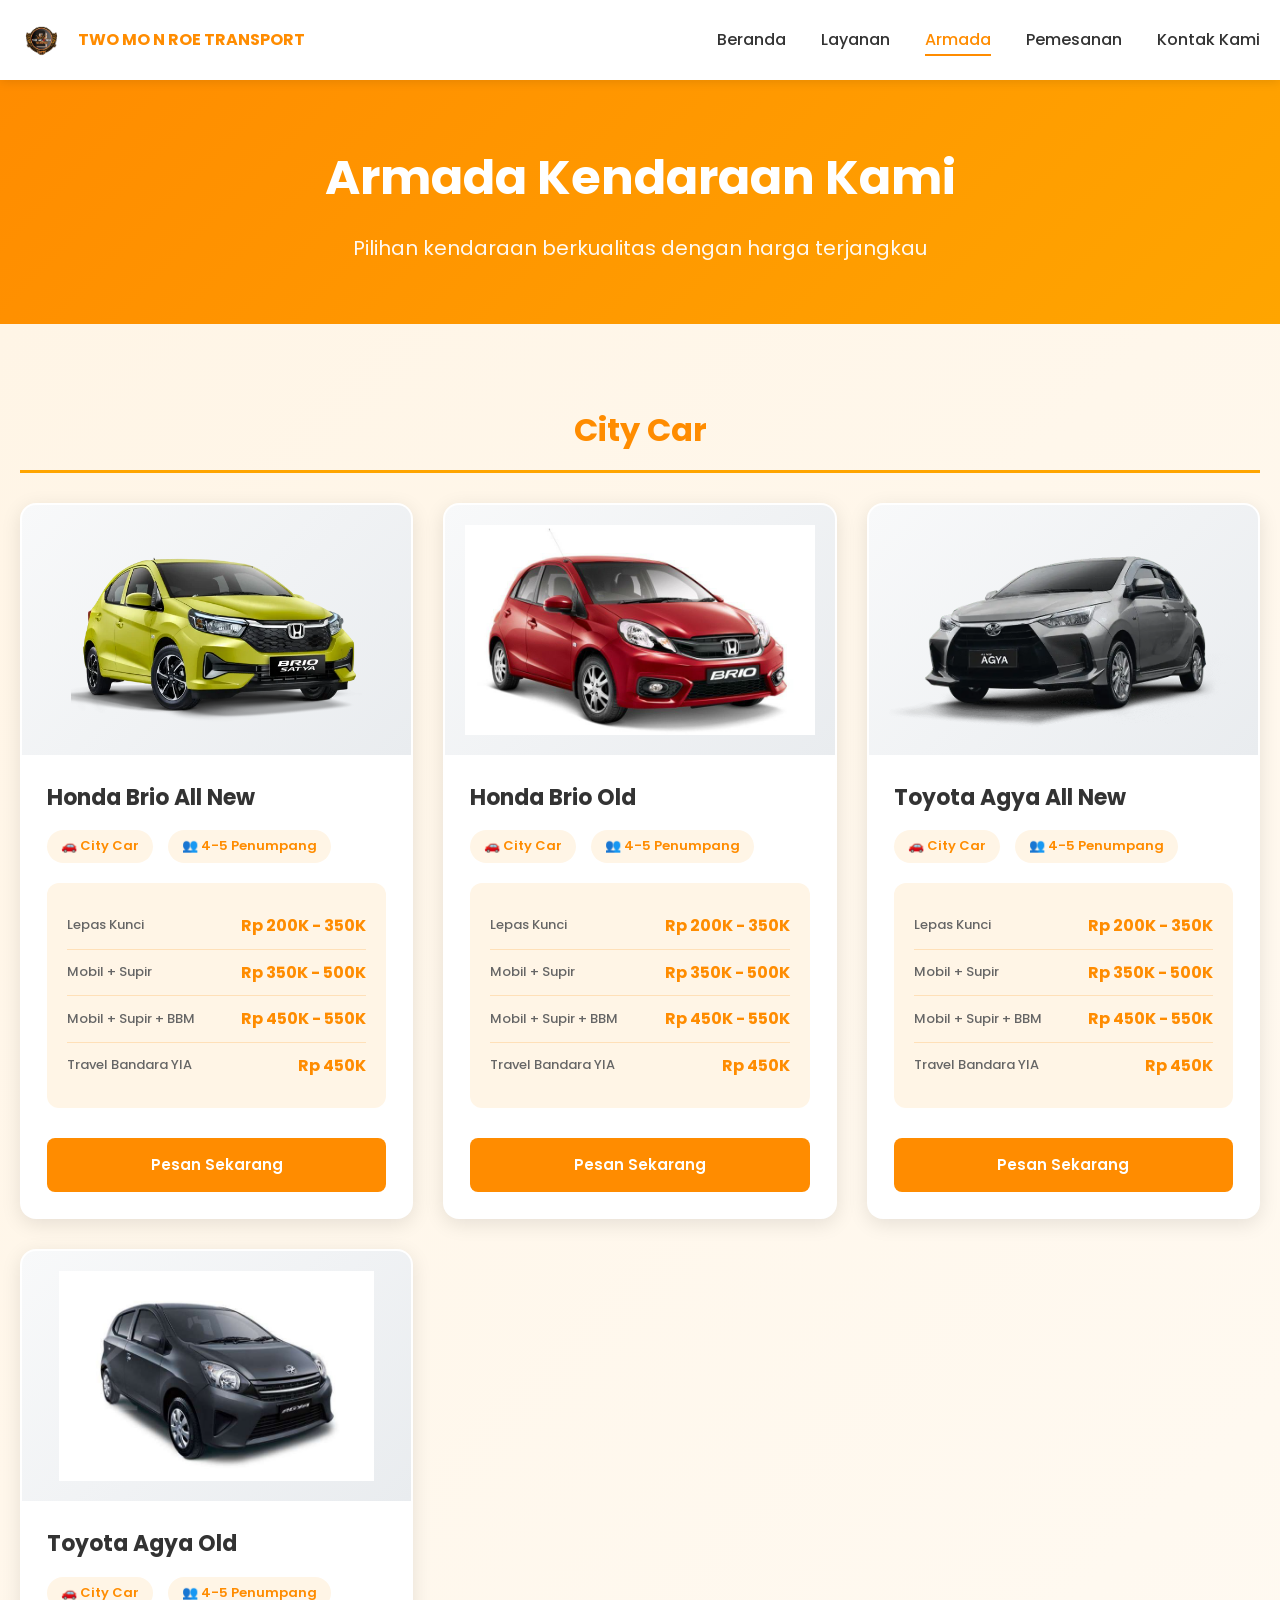
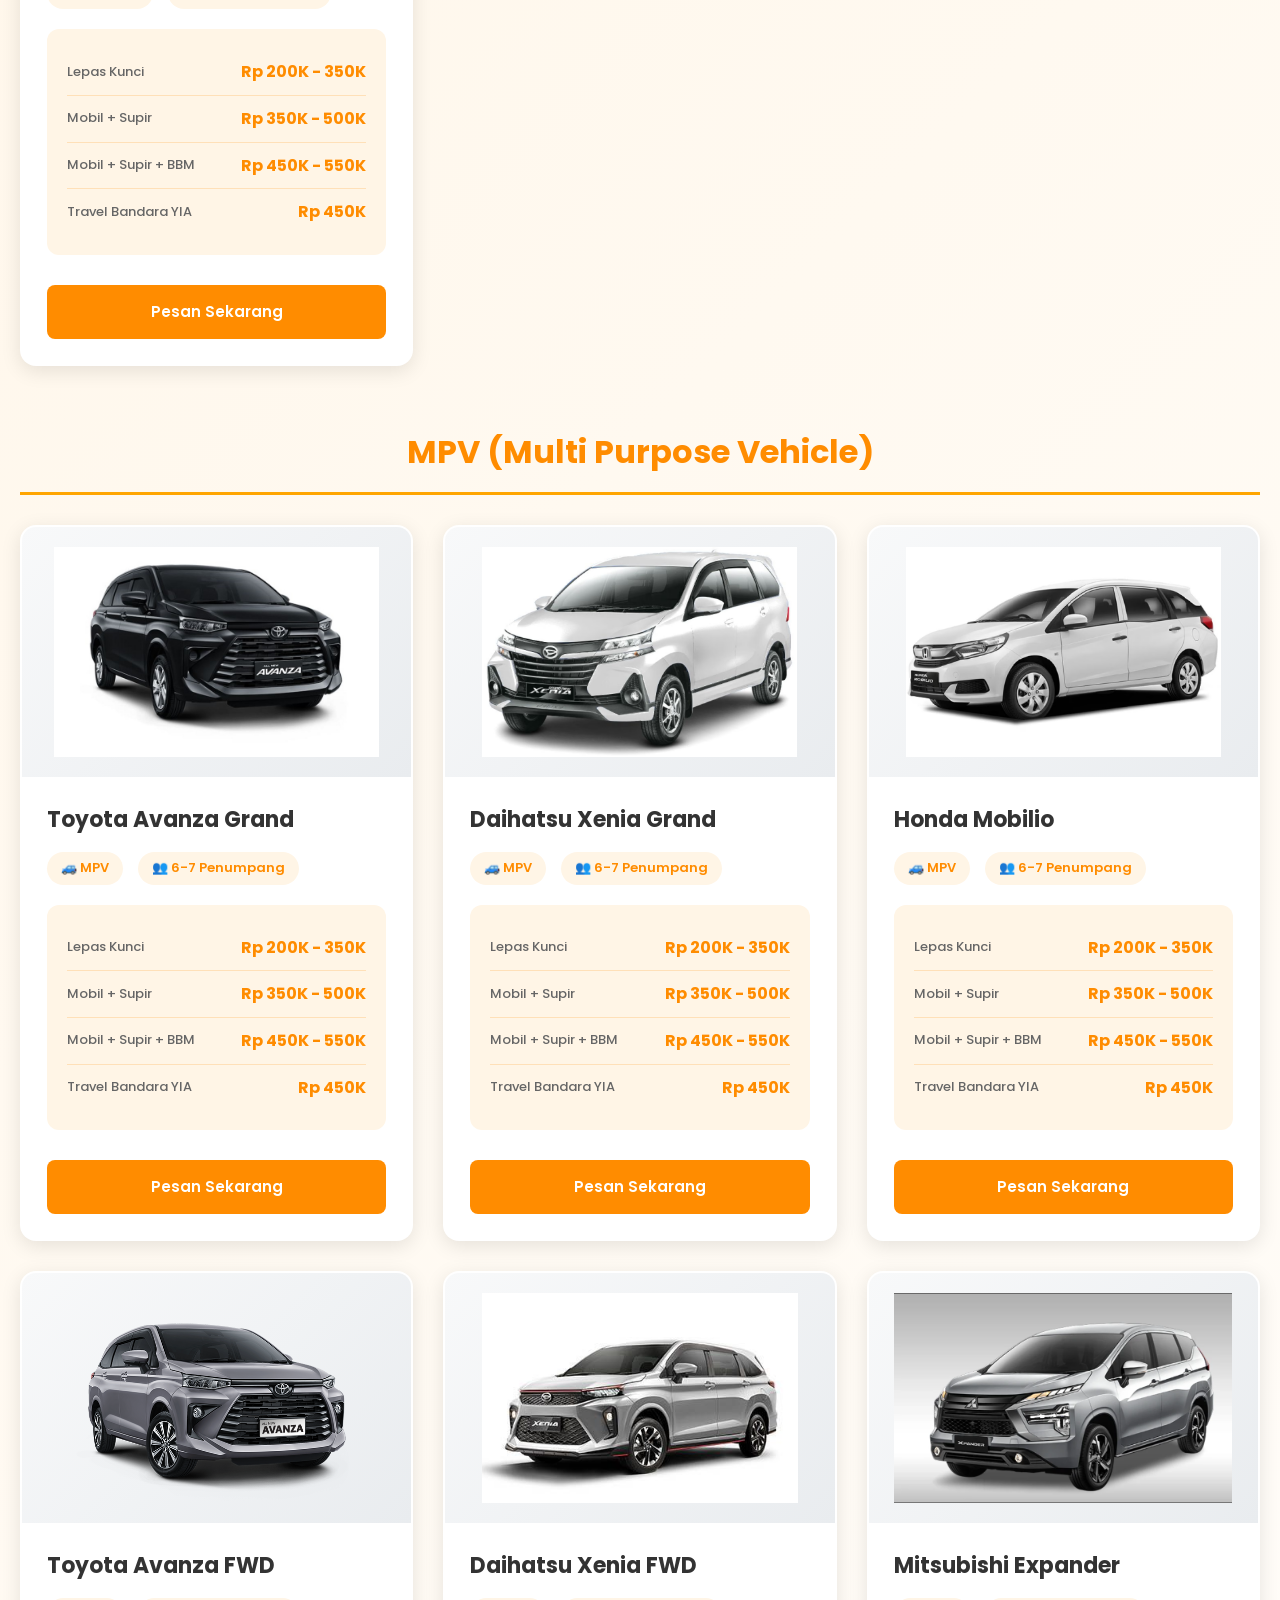
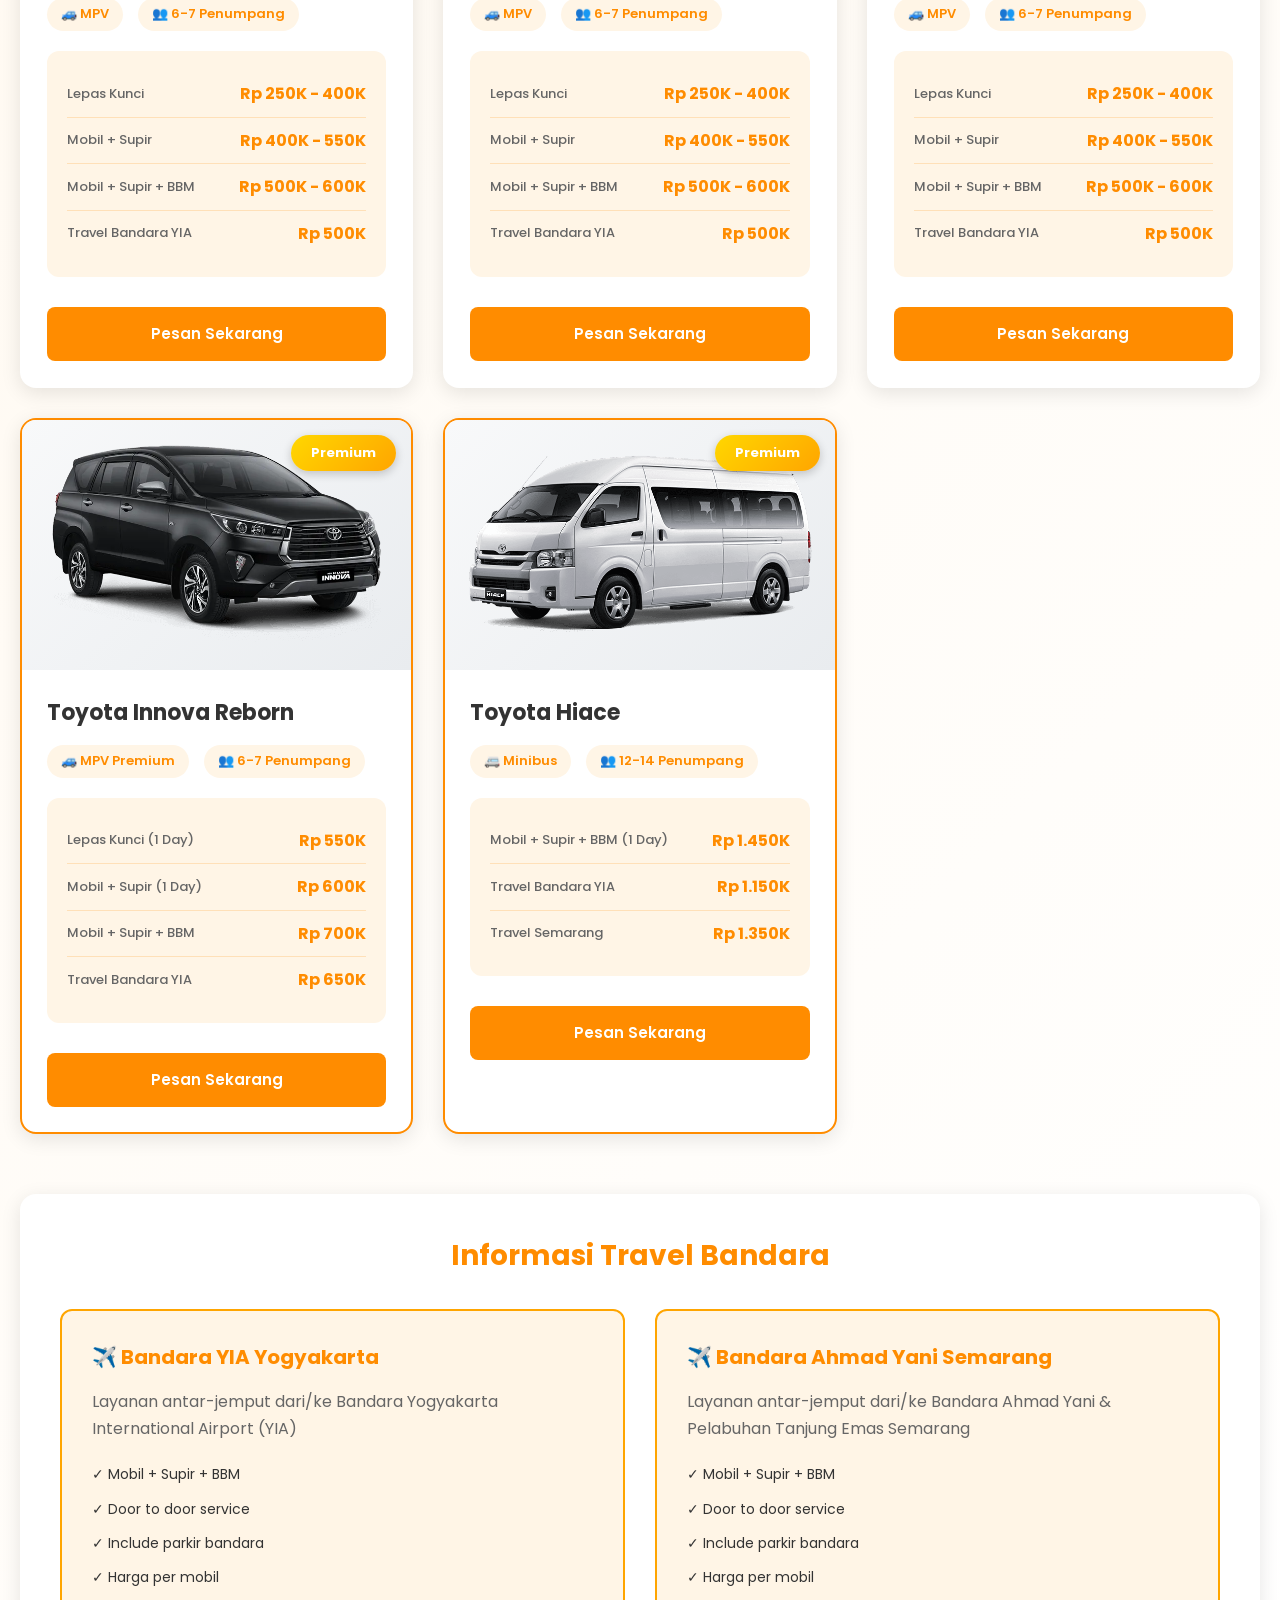
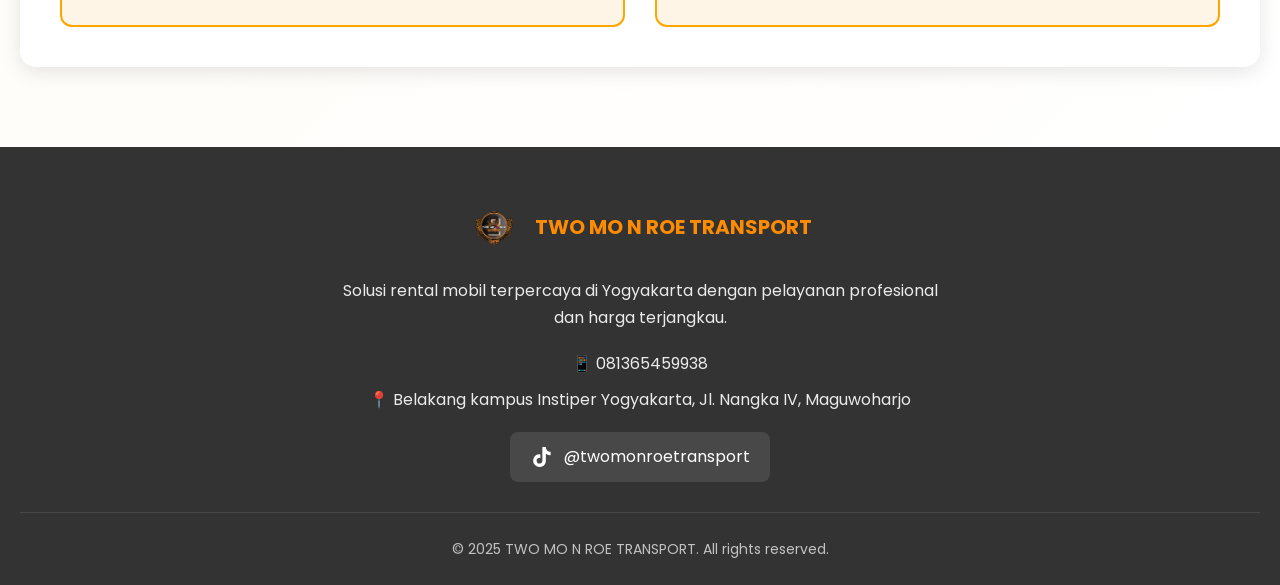
==== armada.html @ 68459d3a "git commit" ====
<!DOCTYPE html>
<html lang="id">
<head>
    <meta charset="UTF-8">
    <meta name="viewport" content="width=device-width, initial-scale=1.0">
    <meta name="description" content="Armada Kendaraan TWO MO N ROE TRANSPORT - City Car, MPV, Innova, Hiace untuk Rental di Yogyakarta">
    <link rel="icon" href="assets/logo.png" type="image/png">
    <title>Armada - TWO MO N ROE TRANSPORT</title>
    <link rel="stylesheet" href="./style.css">
    <link rel="preconnect" href="https://fonts.googleapis.com">
    <link rel="preconnect" href="https://fonts.gstatic.com" crossorigin>
    <link href="https://fonts.googleapis.com/css2?family=Poppins:wght@400;500;600;700;800&display=swap" rel="stylesheet">
</head>
<body>
    <!-- Navigation -->
    <nav class="navbar" id="navbar">
        <div class="container">
            <div class="nav-wrapper">
                <div class="logo">
                    <img src="assets/logo.png" alt="TWO MO N ROE TRANSPORT Logo">
                    <span>TWO MO N ROE TRANSPORT</span>
                </div>
                <button class="mobile-menu-toggle" id="mobileMenuToggle">
                    <span></span>
                    <span></span>
                    <span></span>
                </button>
                <ul class="nav-menu" id="navMenu">
                    <li><a href="index.html" class="nav-link">Beranda</a></li>
                    <li><a href="layanan.html" class="nav-link">Layanan</a></li>
                    <li><a href="armada.html" class="nav-link active">Armada</a></li>
                    <li><a href="pemesanan.html" class="nav-link">Pemesanan</a></li>
                    <li><a href="kontak.html" class="nav-link">Kontak Kami</a></li>
                </ul>
            </div>
        </div>
    </nav>

    <!-- Page Header -->
    <section class="page-header">
        <div class="container">
            <h1>Armada Kendaraan Kami</h1>
            <p>Pilihan kendaraan berkualitas dengan harga terjangkau</p>
        </div>
    </section>

    <!-- Armada Section -->
    <section class="armada">
        <div class="container">
            <!-- City Cars -->
            <div class="car-category">
                <h3 class="category-title">City Car</h3>
                <div class="cars-grid">
                    <!-- Honda Brio New -->
                    <div class="car-card" data-category="lepas-kunci mobil-supir mobil-supir-bbm travel">
                        <div class="car-image">
                            <img src="assets/brio-new.png" alt="Honda Brio All New">
                        </div>
                        <div class="car-info">
                            <h4>Honda Brio All New</h4>
                            <div class="car-specs">
                                <span>🚗 City Car</span>
                                <span>👥 4-5 Penumpang</span>
                            </div>
                            <div class="price-options">
                                <div class="price-item">
                                    <span class="service-type">Lepas Kunci</span>
                                    <span class="price">Rp 200K - 350K</span>
                                </div>
                                <div class="price-item">
                                    <span class="service-type">Mobil + Supir</span>
                                    <span class="price">Rp 350K - 500K</span>
                                </div>
                                <div class="price-item">
                                    <span class="service-type">Mobil + Supir + BBM</span>
                                    <span class="price">Rp 450K - 550K</span>
                                </div>
                                <div class="price-item">
                                    <span class="service-type">Travel Bandara YIA</span>
                                    <span class="price">Rp 450K</span>
                                </div>
                            </div>
                            <a href="https://wa.me/6281365459938?text=Halo%20TWO%20MO%20N%20ROE%20TRANSPORT,%20saya%20ingin%20memesan%20Honda%20Brio%20All%20New" 
                            class="btn btn-secondary" target="_blank">Pesan Sekarang</a>
                        </div>
                    </div>

                    <!-- Honda Brio Old -->
                    <div class="car-card" data-category="lepas-kunci mobil-supir mobil-supir-bbm travel">
                        <div class="car-image">
                            <img src="assets/brio-old.png" alt="Honda Brio Old">
                        </div>
                        <div class="car-info">
                            <h4>Honda Brio Old</h4>
                            <div class="car-specs">
                                <span>🚗 City Car</span>
                                <span>👥 4-5 Penumpang</span>
                            </div>
                            <div class="price-options">
                                <div class="price-item">
                                    <span class="service-type">Lepas Kunci</span>
                                    <span class="price">Rp 200K - 350K</span>
                                </div>
                                <div class="price-item">
                                    <span class="service-type">Mobil + Supir</span>
                                    <span class="price">Rp 350K - 500K</span>
                                </div>
                                <div class="price-item">
                                    <span class="service-type">Mobil + Supir + BBM</span>
                                    <span class="price">Rp 450K - 550K</span>
                                </div>
                                <div class="price-item">
                                    <span class="service-type">Travel Bandara YIA</span>
                                    <span class="price">Rp 450K</span>
                                </div>
                            </div>
                            <a href="https://wa.me/6281365459938?text=Halo%20TWO%20MO%20N%20ROE%20TRANSPORT,%20saya%20ingin%20memesan%20Honda%20Brio%20Old" class="btn btn-secondary" target="_blank">Pesan Sekarang</a>
                        </div>
                    </div>

                    <!-- Toyota Agya New -->
                    <div class="car-card" data-category="lepas-kunci mobil-supir mobil-supir-bbm travel">
                        <div class="car-image">
                            <img src="assets/agya-new.png" alt="Toyota Agya All New">
                        </div>
                        <div class="car-info">
                            <h4>Toyota Agya All New</h4>
                            <div class="car-specs">
                                <span>🚗 City Car</span>
                                <span>👥 4-5 Penumpang</span>
                            </div>
                            <div class="price-options">
                                <div class="price-item">
                                    <span class="service-type">Lepas Kunci</span>
                                    <span class="price">Rp 200K - 350K</span>
                                </div>
                                <div class="price-item">
                                    <span class="service-type">Mobil + Supir</span>
                                    <span class="price">Rp 350K - 500K</span>
                                </div>
                                <div class="price-item">
                                    <span class="service-type">Mobil + Supir + BBM</span>
                                    <span class="price">Rp 450K - 550K</span>
                                </div>
                                <div class="price-item">
                                    <span class="service-type">Travel Bandara YIA</span>
                                    <span class="price">Rp 450K</span>
                                </div>
                            </div>
                            <a href="https://wa.me/6281365459938?text=Halo%20TWO%20MO%20N%20ROE%20TRANSPORT,%20saya%20ingin%20memesan%20Toyota%20Agya%20All%20New" class="btn btn-secondary" target="_blank">Pesan Sekarang</a>
                        </div>
                    </div>

                    <!-- Toyota Agya Old -->
                    <div class="car-card" data-category="lepas-kunci mobil-supir mobil-supir-bbm travel">
                        <div class="car-image">
                            <img src="assets/agya-old.jpg" alt="Toyota Agya Old">
                        </div>
                        <div class="car-info">
                            <h4>Toyota Agya Old</h4>
                            <div class="car-specs">
                                <span>🚗 City Car</span>
                                <span>👥 4-5 Penumpang</span>
                            </div>
                            <div class="price-options">
                                <div class="price-item">
                                    <span class="service-type">Lepas Kunci</span>
                                    <span class="price">Rp 200K - 350K</span>
                                </div>
                                <div class="price-item">
                                    <span class="service-type">Mobil + Supir</span>
                                    <span class="price">Rp 350K - 500K</span>
                                </div>
                                <div class="price-item">
                                    <span class="service-type">Mobil + Supir + BBM</span>
                                    <span class="price">Rp 450K - 550K</span>
                                </div>
                                <div class="price-item">
                                    <span class="service-type">Travel Bandara YIA</span>
                                    <span class="price">Rp 450K</span>
                                </div>
                            </div>
                            <a href="https://wa.me/6281365459938?text=Halo%20TWO%20MO%20N%20ROE%20TRANSPORT,%20saya%20ingin%20memesan%20Toyota%20Agya%20Old" class="btn btn-secondary" target="_blank">Pesan Sekarang</a>
                        </div>
                    </div>
                </div>
            </div>

            <!-- MPV -->
            <div class="car-category">
                <h3 class="category-title">MPV (Multi Purpose Vehicle)</h3>
                <div class="cars-grid">
                    <!-- Avanza Grand -->
                    <div class="car-card" data-category="lepas-kunci mobil-supir mobil-supir-bbm travel">
                        <div class="car-image">
                            <img src="assets/avanza-grand.jpg" alt="Toyota Avanza Grand">
                        </div>
                        <div class="car-info">
                            <h4>Toyota Avanza Grand</h4>
                            <div class="car-specs">
                                <span>🚙 MPV</span>
                                <span>👥 6-7 Penumpang</span>
                            </div>
                            <div class="price-options">
                                <div class="price-item">
                                    <span class="service-type">Lepas Kunci</span>
                                    <span class="price">Rp 200K - 350K</span>
                                </div>
                                <div class="price-item">
                                    <span class="service-type">Mobil + Supir</span>
                                    <span class="price">Rp 350K - 500K</span>
                                </div>
                                <div class="price-item">
                                    <span class="service-type">Mobil + Supir + BBM</span>
                                    <span class="price">Rp 450K - 550K</span>
                                </div>
                                <div class="price-item">
                                    <span class="service-type">Travel Bandara YIA</span>
                                    <span class="price">Rp 450K</span>
                                </div>
                            </div>
                            <a href="https://wa.me/6281365459938?text=Halo%20TWO%20MO%20N%20ROE%20TRANSPORT,%20saya%20ingin%20memesan%20Toyota%20Avanza%20Grand" class="btn btn-secondary" target="_blank">Pesan Sekarang</a>
                        </div>
                    </div>

                    <!-- Xenia Grand -->
                    <div class="car-card" data-category="lepas-kunci mobil-supir mobil-supir-bbm travel">
                        <div class="car-image">
                            <img src="assets/xenia-grand.png" alt="Daihatsu Xenia Grand">
                        </div>
                        <div class="car-info">
                            <h4>Daihatsu Xenia Grand</h4>
                            <div class="car-specs">
                                <span>🚙 MPV</span>
                                <span>👥 6-7 Penumpang</span>
                            </div>
                            <div class="price-options">
                                <div class="price-item">
                                    <span class="service-type">Lepas Kunci</span>
                                    <span class="price">Rp 200K - 350K</span>
                                </div>
                                <div class="price-item">
                                    <span class="service-type">Mobil + Supir</span>
                                    <span class="price">Rp 350K - 500K</span>
                                </div>
                                <div class="price-item">
                                    <span class="service-type">Mobil + Supir + BBM</span>
                                    <span class="price">Rp 450K - 550K</span>
                                </div>
                                <div class="price-item">
                                    <span class="service-type">Travel Bandara YIA</span>
                                    <span class="price">Rp 450K</span>
                                </div>
                            </div>
                            <a href="https://wa.me/6281365459938?text=Halo%20TWO%20MO%20N%20ROE%20TRANSPORT,%20saya%20ingin%20memesan%20Daihatsu%20Xenia%20Grand" class="btn btn-secondary" target="_blank">Pesan Sekarang</a>
                        </div>
                    </div>

                    <!-- Mobilio -->
                    <div class="car-card" data-category="lepas-kunci mobil-supir mobil-supir-bbm travel">
                        <div class="car-image">
                            <img src="assets/mobilio.png" alt="Honda Mobilio">
                        </div>
                        <div class="car-info">
                            <h4>Honda Mobilio</h4>
                            <div class="car-specs">
                                <span>🚙 MPV</span>
                                <span>👥 6-7 Penumpang</span>
                            </div>
                            <div class="price-options">
                                <div class="price-item">
                                    <span class="service-type">Lepas Kunci</span>
                                    <span class="price">Rp 200K - 350K</span>
                                </div>
                                <div class="price-item">
                                    <span class="service-type">Mobil + Supir</span>
                                    <span class="price">Rp 350K - 500K</span>
                                </div>
                                <div class="price-item">
                                    <span class="service-type">Mobil + Supir + BBM</span>
                                    <span class="price">Rp 450K - 550K</span>
                                </div>
                                <div class="price-item">
                                    <span class="service-type">Travel Bandara YIA</span>
                                    <span class="price">Rp 450K</span>
                                </div>
                            </div>
                            <a href="https://wa.me/6281365459938?text=Halo%20TWO%20MO%20N%20ROE%20TRANSPORT,%20saya%20ingin%20memesan%20Honda%20Mobilio" class="btn btn-secondary" target="_blank">Pesan Sekarang</a>
                        </div>
                    </div>

                    <!-- Avanza FWD -->
                    <div class="car-card" data-category="lepas-kunci mobil-supir mobil-supir-bbm travel">
                        <div class="car-image">
                            <img src="assets/avanza-fwd.png" alt="Toyota Avanza FWD">
                        </div>
                        <div class="car-info">
                            <h4>Toyota Avanza FWD</h4>
                            <div class="car-specs">
                                <span>🚙 MPV</span>
                                <span>👥 6-7 Penumpang</span>
                            </div>
                            <div class="price-options">
                                <div class="price-item">
                                    <span class="service-type">Lepas Kunci</span>
                                    <span class="price">Rp 250K - 400K</span>
                                </div>
                                <div class="price-item">
                                    <span class="service-type">Mobil + Supir</span>
                                    <span class="price">Rp 400K - 550K</span>
                                </div>
                                <div class="price-item">
                                    <span class="service-type">Mobil + Supir + BBM</span>
                                    <span class="price">Rp 500K - 600K</span>
                                </div>
                                <div class="price-item">
                                    <span class="service-type">Travel Bandara YIA</span>
                                    <span class="price">Rp 500K</span>
                                </div>
                            </div>
                            <a href="https://wa.me/6281365459938?text=Halo%20TWO%20MO%20N%20ROE%20TRANSPORT,%20saya%20ingin%20memesan%20Toyota%20Avanza%20FWD" class="btn btn-secondary" target="_blank">Pesan Sekarang</a>
                        </div>
                    </div>

                    <!-- Xenia FWD -->
                    <div class="car-card" data-category="lepas-kunci mobil-supir mobil-supir-bbm travel">
                        <div class="car-image">
                            <img src="assets/xenia-fwd.jpg" alt="Daihatsu Xenia FWD">
                        </div>
                        <div class="car-info">
                            <h4>Daihatsu Xenia FWD</h4>
                            <div class="car-specs">
                                <span>🚙 MPV</span>
                                <span>👥 6-7 Penumpang</span>
                            </div>
                            <div class="price-options">
                                <div class="price-item">
                                    <span class="service-type">Lepas Kunci</span>
                                    <span class="price">Rp 250K - 400K</span>
                                </div>
                                <div class="price-item">
                                    <span class="service-type">Mobil + Supir</span>
                                    <span class="price">Rp 400K - 550K</span>
                                </div>
                                <div class="price-item">
                                    <span class="service-type">Mobil + Supir + BBM</span>
                                    <span class="price">Rp 500K - 600K</span>
                                </div>
                                <div class="price-item">
                                    <span class="service-type">Travel Bandara YIA</span>
                                    <span class="price">Rp 500K</span>
                                </div>
                            </div>
                            <a href="https://wa.me/6281365459938?text=Halo%20TWO%20MO%20N%20ROE%20TRANSPORT,%20saya%20ingin%20memesan%20Daihatsu%20Xenia%20FWD" class="btn btn-secondary" target="_blank">Pesan Sekarang</a>
                        </div>
                    </div>

                    <!-- Expander -->
                    <div class="car-card" data-category="lepas-kunci mobil-supir mobil-supir-bbm travel">
                        <div class="car-image">
                            <img src="assets/expander.png" alt="Mitsubishi Expander">
                        </div>
                        <div class="car-info">
                            <h4>Mitsubishi Expander</h4>
                            <div class="car-specs">
                                <span>🚙 MPV</span>
                                <span>👥 6-7 Penumpang</span>
                            </div>
                            <div class="price-options">
                                <div class="price-item">
                                    <span class="service-type">Lepas Kunci</span>
                                    <span class="price">Rp 250K - 400K</span>
                                </div>
                                <div class="price-item">
                                    <span class="service-type">Mobil + Supir</span>
                                    <span class="price">Rp 400K - 550K</span>
                                </div>
                                <div class="price-item">
                                    <span class="service-type">Mobil + Supir + BBM</span>
                                    <span class="price">Rp 500K - 600K</span>
                                </div>
                                <div class="price-item">
                                    <span class="service-type">Travel Bandara YIA</span>
                                    <span class="price">Rp 500K</span>
                                </div>
                            </div>
                            <a href="https://wa.me/6281365459938?text=Halo%20TWO%20MO%20N%20ROE%20TRANSPORT,%20saya%20ingin%20memesan%20Mitsubishi%20Expander" class="btn btn-secondary" target="_blank">Pesan Sekarang</a>
                        </div>
                    </div>

                    <!-- Innova Reborn -->
                    <div class="car-card featured-car" data-category="lepas-kunci mobil-supir mobil-supir-bbm travel">
                        <div class="premium-badge">Premium</div>
                        <div class="car-image">
                            <img src="assets/innova.png" alt="Toyota Innova Reborn">
                        </div>
                        <div class="car-info">
                            <h4>Toyota Innova Reborn</h4>
                            <div class="car-specs">
                                <span>🚙 MPV Premium</span>
                                <span>👥 6-7 Penumpang</span>
                            </div>
                            <div class="price-options">
                                <div class="price-item">
                                    <span class="service-type">Lepas Kunci (1 Day)</span>
                                    <span class="price">Rp 550K</span>
                                </div>
                                <div class="price-item">
                                    <span class="service-type">Mobil + Supir (1 Day)</span>
                                    <span class="price">Rp 600K</span>
                                </div>
                                <div class="price-item">
                                    <span class="service-type">Mobil + Supir + BBM</span>
                                    <span class="price">Rp 700K</span>
                                </div>
                                <div class="price-item">
                                    <span class="service-type">Travel Bandara YIA</span>
                                    <span class="price">Rp 650K</span>
                                </div>
                            </div>
                            <a href="https://wa.me/6281365459938?text=Halo%20TWO%20MO%20N%20ROE%20TRANSPORT,%20saya%20ingin%20memesan%20Toyota%20Innova%20Reborn" class="btn btn-secondary" target="_blank">Pesan Sekarang</a>
                        </div>
                    </div>

                    <!-- Hiace -->
                    <div class="car-card featured-car" data-category="mobil-supir-bbm travel">
                        <div class="premium-badge">Premium</div>
                        <div class="car-image">
                            <img src="assets/haice.png" alt="Toyota Hiace">
                        </div>
                        <div class="car-info">
                            <h4>Toyota Hiace</h4>
                            <div class="car-specs">
                                <span>🚐 Minibus</span>
                                <span>👥 12-14 Penumpang</span>
                            </div>
                            <div class="price-options">
                                <div class="price-item">
                                    <span class="service-type">Mobil + Supir + BBM (1 Day)</span>
                                    <span class="price">Rp 1.450K</span>
                                </div>
                                <div class="price-item">
                                    <span class="service-type">Travel Bandara YIA</span>
                                    <span class="price">Rp 1.150K</span>
                                </div>
                                <div class="price-item">
                                    <span class="service-type">Travel Semarang</span>
                                    <span class="price">Rp 1.350K</span>
                                </div>
                            </div>
                            <a href="https://wa.me/6281365459938?text=Halo%20TWO%20MO%20N%20ROE%20TRANSPORT,%20saya%20ingin%20memesan%20Toyota%20Hiace" class="btn btn-secondary" target="_blank">Pesan Sekarang</a>
                        </div>
                    </div>
                </div>
            </div>

            <!-- Travel Info -->
            <div class="travel-info">
                <h3 class="info-title">Informasi Travel Bandara</h3>
                <div class="travel-grid">
                    <div class="travel-card">
                        <h4>✈️ Bandara YIA Yogyakarta</h4>
                        <p>Layanan antar-jemput dari/ke Bandara Yogyakarta International Airport (YIA)</p>
                        <ul>
                            <li>✓ Mobil + Supir + BBM</li>
                            <li>✓ Door to door service</li>
                            <li>✓ Include parkir bandara</li>
                            <li>✓ Harga per mobil</li>
                        </ul>
                    </div>
                    <div class="travel-card">
                        <h4>✈️ Bandara Ahmad Yani Semarang</h4>
                        <p>Layanan antar-jemput dari/ke Bandara Ahmad Yani & Pelabuhan Tanjung Emas Semarang</p>
                        <ul>
                            <li>✓ Mobil + Supir + BBM</li>
                            <li>✓ Door to door service</li>
                            <li>✓ Include parkir bandara</li>
                            <li>✓ Harga per mobil</li>
                        </ul>
                    </div>
                </div>
            </div>
        </div>
    </section>

    <!-- Footer -->
    <footer class="footer">
        <div class="container">
            <div class="footer-content">
                <div class="footer-logo">
                    <img src="assets/logo.png" alt="TWO MO N ROE TRANSPORT Logo">
                    <p>TWO MO N ROE TRANSPORT</p>
                </div>
                <p class="footer-text">Solusi rental mobil terpercaya di Yogyakarta dengan pelayanan profesional dan harga terjangkau.</p>
                <div class="footer-contact">
                    <p>📱 081365459938</p>
                    <p>📍 Belakang kampus Instiper Yogyakarta, Jl. Nangka IV, Maguwoharjo</p>
                </div>
                <div class="social-links">
                    <a href="https://www.tiktok.com/@twomonroetransport" target="_blank" class="social-link">
                        <svg width="24" height="24" viewBox="0 0 24 24" fill="currentColor">
                            <path d="M19.59 6.69a4.83 4.83 0 0 1-3.77-4.25V2h-3.45v13.67a2.89 2.89 0 0 1-5.2 1.74 2.89 2.89 0 0 1 2.31-4.64 2.93 2.93 0 0 1 .88.13V9.4a6.84 6.84 0 0 0-1-.05A6.33 6.33 0 0 0 5 20.1a6.34 6.34 0 0 0 10.86-4.43v-7a8.16 8.16 0 0 0 4.77 1.52v-3.4a4.85 4.85 0 0 1-1-.1z"/>
                        </svg>
                        @twomonroetransport
                    </a>
                </div>
            </div>
            <div class="footer-bottom">
                <p>&copy; 2025 TWO MO N ROE TRANSPORT. All rights reserved.</p>
            </div>
        </div>
    </footer>

    <script src="script.js"></script>
</body>
</html>
---- style.css ----
* {
    margin: 0;
    padding: 0;
    box-sizing: border-box;
}

:root {
    --primary-orange: #FF8C00;
    --light-orange: #FFA500;
    --dark-orange: #E67E00;
    --bg-white: #FFFFFF;
    --text-dark: #333333;
    --text-gray: #666666;
    --light-bg: #FFE5CC;
    --lighter-bg: #FFF5E6;
    --shadow: rgba(0, 0, 0, 0.1);
    --shadow-hover: rgba(255, 140, 0, 0.2);
    --navbar-height: 80px;
}

body {
    font-family: 'Poppins', sans-serif;
    color: var(--text-dark);
    line-height: 1.6;
    overflow-x: hidden;
    padding-top: var(--navbar-height);
}

html {
    scroll-behavior: smooth;
}

.container {
    max-width: 1400px;
    margin: 0 auto;
    padding: 0 20px;
}

.text-center {
    text-align: center;
}

/* Navbar */
.navbar {
    position: fixed;
    top: 0;
    left: 0;
    right: 0;
    background: var(--bg-white);
    box-shadow: 0 2px 10px var(--shadow);
    z-index: 1000;
    transition: all 0.3s ease;
}

.nav-wrapper {
    display: flex;
    justify-content: space-between;
    align-items: center;
    height: 100%;
    padding: 15px 0;
}

.logo {
    display: flex;
    align-items: center;
    gap: 15px;
}

.logo img {
    height: 50px;
    width: auto;
}

.logo span {
    font-size: 16px;
    font-weight: 700;
    color: var(--primary-orange);
}

.nav-menu {
    display: flex;
    list-style: none;
    gap: 35px;
    margin: 0;
    padding: 0;
}

.nav-link {
    text-decoration: none;
    color: var(--text-dark);
    font-weight: 500;
    font-size: 16px;
    transition: color 0.3s ease;
    position: relative;
}

.nav-link:hover,
.nav-link.active {
    color: var(--primary-orange);
}

.nav-link::after {
    content: '';
    position: absolute;
    bottom: -5px;
    left: 0;
    width: 0;
    height: 2px;
    background: var(--primary-orange);
    transition: width 0.3s ease;
}

.nav-link:hover::after,
.nav-link.active::after {
    width: 100%;
}

.mobile-menu-toggle {
    display: none;
    flex-direction: column;
    gap: 5px;
    background: none;
    border: none;
    cursor: pointer;
    padding: 10px;
    z-index: 1001;
}

.mobile-menu-toggle span {
    width: 25px;
    height: 3px;
    background: var(--primary-orange);
    transition: all 0.3s ease;
    display: block;
}

/* Hero Section */
.hero {
    position: relative;
    height: 100vh;
    display: flex;
    align-items: center;
    justify-content: center;
    overflow: hidden;
    margin-top: calc(-1 * var(--navbar-height));
}

.hero-background {
    position: absolute;
    top: 0;
    left: 0;
    right: 0;
    bottom: 0;
    background-size: cover;
    background-position: center;
    background-attachment: fixed;
}

.hero-overlay {
    position: absolute;
    top: 0;
    left: 0;
    right: 0;
    bottom: 0;
    background: linear-gradient(135deg, rgba(255, 140, 0, 0.9) 0%, rgba(255, 165, 0, 0.85) 100%);
}

.hero-content {
    position: relative;
    z-index: 1;
    text-align: center;
    color: white;
    max-width: 900px;
    padding: 0 20px;
    margin-top: var(--navbar-height);
}

.hero-title {
    font-size: 48px;
    font-weight: 700;
    margin-bottom: 20px;
    text-shadow: 2px 2px 4px rgba(0, 0, 0, 0.3);
    line-height: 1.2;
}

.brand-name {
    display: block;
    font-size: 64px;
    margin-top: 15px;
    font-weight: 800;
}

.hero-subtitle {
    font-size: 26px;
    font-weight: 600;
    margin-bottom: 15px;
}

.hero-description {
    font-size: 18px;
    margin-bottom: 35px;
    opacity: 0.95;
}

.hero-buttons {
    display: flex;
    gap: 20px;
    justify-content: center;
    flex-wrap: wrap;
}

/* Page Header */
.page-header {
    padding: 60px 0 60px;
    background: linear-gradient(135deg, var(--primary-orange) 0%, var(--light-orange) 100%);
    color: white;
    text-align: center;
    margin-top: 0;
}

.page-header h1 {
    font-size: 48px;
    font-weight: 700;
    margin-bottom: 15px;
}

.page-header p {
    font-size: 20px;
    opacity: 0.95;
}

/* Buttons */
.btn {
    display: inline-block;
    padding: 15px 35px;
    text-decoration: none;
    border-radius: 8px;
    font-weight: 600;
    transition: all 0.3s ease;
    cursor: pointer;
    border: none;
    font-size: 15px;
    text-align: center;
}

.btn-primary {
    background: var(--bg-white);
    color: var(--primary-orange);
}

.btn-primary:hover {
    transform: translateY(-3px);
    box-shadow: 0 10px 25px rgba(0, 0, 0, 0.2);
}

.btn-secondary {
    background: var(--primary-orange);
    color: white;
    width: 100%;
    margin-top: 15px;
}

.btn-secondary:hover {
    background: var(--dark-orange);
    transform: translateY(-2px);
    box-shadow: 0 5px 15px var(--shadow-hover);
}

.btn-outline {
    background: transparent;
    color: white;
    border: 2px solid white;
}

.btn-outline:hover {
    background: white;
    color: var(--primary-orange);
    transform: translateY(-3px);
}

.btn-large {
    padding: 18px 50px;
    font-size: 18px;
}

.whatsapp-icon {
    font-size: 24px;
    margin-right: 10px;
}

/* Section Styles */
section {
    padding: 80px 0;
}

.section-title {
    text-align: center;
    font-size: 42px;
    font-weight: 700;
    color: var(--text-dark);
    margin-bottom: 15px;
}

.section-subtitle {
    text-align: center;
    font-size: 18px;
    color: var(--text-gray);
    margin-bottom: 50px;
}

/* Why Choose Us */
.why-choose {
    background: var(--lighter-bg);
}

.features-grid {
    display: grid;
    grid-template-columns: repeat(auto-fit, minmax(280px, 1fr));
    gap: 30px;
}

.feature-card {
    background: white;
    padding: 40px 30px;
    border-radius: 16px;
    box-shadow: 0 5px 20px var(--shadow);
    transition: all 0.3s ease;
    text-align: center;
}

.feature-card:hover {
    transform: translateY(-10px);
    box-shadow: 0 15px 40px var(--shadow-hover);
}

.feature-icon {
    font-size: 56px;
    margin-bottom: 20px;
}

.feature-card h3 {
    font-size: 22px;
    font-weight: 600;
    margin-bottom: 15px;
    color: var(--primary-orange);
}

.feature-card p {
    color: var(--text-gray);
    line-height: 1.7;
}

/* Services Preview - Clean Version without images */
.services-preview {
    background: white;
}

.services-grid-clean {
    display: grid;
    grid-template-columns: repeat(auto-fit, minmax(260px, 1fr));
    gap: 30px;
    margin-bottom: 20px;
}

.service-card-clean {
    background: white;
    border-radius: 16px;
    padding: 40px 30px;
    box-shadow: 0 5px 20px var(--shadow);
    transition: all 0.3s ease;
    position: relative;
    text-align: center;
    border: 2px solid transparent;
}

.service-card-clean:hover {
    transform: translateY(-10px);
    box-shadow: 0 15px 40px var(--shadow-hover);
    border-color: var(--primary-orange);
}

.service-card-clean.featured {
    border: 2px solid var(--primary-orange);
    background: linear-gradient(135deg, var(--lighter-bg) 0%, white 100%);
}

.service-icon-large {
    font-size: 80px;
    margin-bottom: 20px;
}

.service-card-clean h3 {
    font-size: 24px;
    font-weight: 600;
    margin-bottom: 15px;
    color: var(--text-dark);
}

.service-card-clean p {
    color: var(--text-gray);
    margin-bottom: 20px;
    line-height: 1.6;
}

.price-tag {
    font-size: 22px;
    font-weight: 700;
    color: var(--primary-orange);
    margin: 20px 0;
}

.badge {
    position: absolute;
    top: 20px;
    right: 20px;
    background: var(--primary-orange);
    color: white;
    padding: 6px 16px;
    border-radius: 20px;
    font-size: 12px;
    font-weight: 600;
    z-index: 10;
}

/* Old service grid styles for other pages */
.services-grid {
    display: grid;
    grid-template-columns: repeat(auto-fit, minmax(280px, 1fr));
    gap: 30px;
    margin-bottom: 20px;
}

.service-card {
    background: white;
    border-radius: 16px;
    overflow: hidden;
    box-shadow: 0 5px 20px var(--shadow);
    transition: all 0.3s ease;
    position: relative;
}

.service-card:hover {
    transform: translateY(-10px);
    box-shadow: 0 15px 40px var(--shadow-hover);
}

.service-card.featured {
    border: 2px solid var(--primary-orange);
}

.service-image {
    width: 100%;
    height: 200px;
    background-size: cover;
    background-position: center;
}

.service-content {
    padding: 30px;
    text-align: center;
}

.service-icon {
    font-size: 48px;
    margin-bottom: 15px;
}

.service-content h3 {
    font-size: 24px;
    font-weight: 600;
    margin-bottom: 10px;
    color: var(--text-dark);
}

.service-content p {
    color: var(--text-gray);
    margin-bottom: 15px;
}

/* Layanan Detail Page */
.layanan-detail {
    background: var(--lighter-bg);
}

.layanan-item {
    background: white;
    border-radius: 16px;
    padding: 40px;
    margin-bottom: 40px;
    box-shadow: 0 5px 20px var(--shadow);
    position: relative;
}

.layanan-item.featured-service {
    border: 3px solid var(--primary-orange);
}

.service-badge {
    position: absolute;
    top: 20px;
    right: 20px;
    background: var(--primary-orange);
    color: white;
    padding: 8px 20px;
    border-radius: 20px;
    font-size: 14px;
    font-weight: 600;
}

.layanan-header {
    display: flex;
    align-items: center;
    gap: 20px;
    margin-bottom: 30px;
    padding-bottom: 20px;
    border-bottom: 2px solid var(--lighter-bg);
}

.layanan-icon-large {
    font-size: 72px;
}

.layanan-header h2 {
    font-size: 36px;
    font-weight: 700;
    color: var(--primary-orange);
    margin-bottom: 5px;
}

.layanan-tagline {
    font-size: 18px;
    color: var(--text-gray);
}

.layanan-body {
    display: grid;
    grid-template-columns: 2fr 1fr;
    gap: 40px;
}

.layanan-description h3 {
    font-size: 24px;
    font-weight: 600;
    color: var(--text-dark);
    margin: 25px 0 15px;
}

.layanan-description p {
    color: var(--text-gray);
    line-height: 1.8;
    margin-bottom: 20px;
}

.benefit-list,
.requirement-list {
    list-style: none;
    margin: 15px 0;
}

.benefit-list li,
.requirement-list li {
    padding: 8px 0;
    color: var(--text-dark);
    font-size: 15px;
}

.pricing-card {
    background: var(--lighter-bg);
    padding: 30px;
    border-radius: 12px;
    position: sticky;
    top: 100px;
}

.pricing-card.featured-pricing {
    background: linear-gradient(135deg, var(--lighter-bg) 0%, white 100%);
    border: 2px solid var(--primary-orange);
}

.pricing-card h3 {
    font-size: 24px;
    font-weight: 700;
    color: var(--primary-orange);
    margin-bottom: 20px;
    text-align: center;
}

.price-list {
    margin-bottom: 20px;
}

.price-row {
    display: flex;
    justify-content: space-between;
    align-items: center;
    padding: 12px 0;
    border-bottom: 1px solid rgba(255, 140, 0, 0.2);
}

.price-row:last-child {
    border-bottom: none;
}

.service-type {
    font-size: 13px;
    color: var(--text-gray);
    font-weight: 500;
}

.price {
    font-size: 16px;
    font-weight: 700;
    color: var(--primary-orange);
}

/* Armada Section */
.armada {
    background: linear-gradient(135deg, var(--lighter-bg) 0%, white 100%);
}

/* Filter Tabs */
.filter-tabs {
    display: flex;
    justify-content: center;
    flex-wrap: wrap;
    gap: 15px;
    margin-bottom: 50px;
}

.filter-btn {
    padding: 12px 25px;
    background: white;
    border: 2px solid var(--light-orange);
    color: var(--primary-orange);
    border-radius: 25px;
    font-weight: 600;
    cursor: pointer;
    transition: all 0.3s ease;
    font-size: 14px;
}

.filter-btn:hover {
    background: var(--lighter-bg);
}

.filter-btn.active {
    background: var(--primary-orange);
    color: white;
}

/* Car Category */
.car-category {
    margin-bottom: 60px;
}

.category-title {
    font-size: 32px;
    font-weight: 700;
    color: var(--primary-orange);
    margin-bottom: 30px;
    text-align: center;
    padding-bottom: 15px;
    border-bottom: 3px solid var(--light-orange);
}

/* Cars Grid */
.cars-grid {
    display: grid;
    grid-template-columns: repeat(auto-fill, minmax(350px, 1fr));
    gap: 30px;
}

.car-card {
    background: white;
    border-radius: 16px;
    overflow: hidden;
    box-shadow: 0 5px 20px var(--shadow);
    transition: all 0.3s ease;
    border: 2px solid transparent;
    position: relative;
}

.car-card:hover {
    transform: translateY(-8px);
    box-shadow: 0 15px 40px var(--shadow-hover);
    border-color: var(--primary-orange);
}

.car-card.featured-car {
    border-color: var(--primary-orange);
}

.car-card.hidden {
    display: none;
}

.premium-badge {
    position: absolute;
    top: 15px;
    right: 15px;
    background: linear-gradient(135deg, #FFD700, #FFA500);
    color: white;
    padding: 8px 20px;
    border-radius: 20px;
    font-size: 13px;
    font-weight: 700;
    z-index: 10;
    box-shadow: 0 3px 10px rgba(0, 0, 0, 0.2);
}

.car-image {
    width: 100%;
    height: 250px;
    background: linear-gradient(135deg, #f8f9fa 0%, #e9ecef 100%);
    display: flex;
    align-items: center;
    justify-content: center;
    overflow: hidden;
    padding: 20px;
}

.car-image img {
    width: 100%;
    height: 100%;
    object-fit: contain;
    transition: transform 0.3s ease;
}

.car-card:hover .car-image img {
    transform: scale(1.05);
}

.car-info {
    padding: 25px;
}

.car-info h4 {
    font-size: 22px;
    font-weight: 700;
    color: var(--text-dark);
    margin-bottom: 15px;
}

.car-specs {
    display: flex;
    gap: 15px;
    margin-bottom: 20px;
    flex-wrap: wrap;
}

.car-specs span {
    background: var(--lighter-bg);
    padding: 6px 14px;
    border-radius: 20px;
    font-size: 13px;
    color: var(--primary-orange);
    font-weight: 600;
}

.price-options {
    background: var(--lighter-bg);
    padding: 20px;
    border-radius: 12px;
    margin-bottom: 15px;
}

.price-item {
    display: flex;
    justify-content: space-between;
    align-items: center;
    padding: 10px 0;
    border-bottom: 1px solid rgba(255, 140, 0, 0.2);
}

.price-item:last-child {
    border-bottom: none;
}

/* Travel Info */
.travel-info {
    margin-top: 60px;
    padding: 40px;
    background: white;
    border-radius: 16px;
    box-shadow: 0 5px 20px var(--shadow);
}

.info-title {
    font-size: 28px;
    font-weight: 700;
    color: var(--primary-orange);
    margin-bottom: 30px;
    text-align: center;
}

.travel-grid {
    display: grid;
    grid-template-columns: repeat(auto-fit, minmax(300px, 1fr));
    gap: 30px;
}

.travel-card {
    background: var(--lighter-bg);
    padding: 30px;
    border-radius: 12px;
    border: 2px solid var(--light-orange);
}

.travel-card h4 {
    font-size: 20px;
    font-weight: 700;
    color: var(--primary-orange);
    margin-bottom: 15px;
}

.travel-card p {
    color: var(--text-gray);
    margin-bottom: 15px;
    line-height: 1.7;
}

.travel-card ul {
    list-style: none;
}

.travel-card ul li {
    padding: 6px 0;
    color: var(--text-dark);
    font-size: 14px;
}

/* Booking Section */
.booking-section {
    background: var(--lighter-bg);
}

.booking-grid {
    display: grid;
    grid-template-columns: 1.5fr 1fr;
    gap: 40px;
}

.booking-steps h2 {
    font-size: 32px;
    font-weight: 700;
    color: var(--primary-orange);
    margin-bottom: 30px;
}

.step-list {
    margin-bottom: 40px;
}

.step-item {
    display: flex;
    gap: 20px;
    margin-bottom: 25px;
    background: white;
    padding: 25px;
    border-radius: 12px;
    box-shadow: 0 3px 15px var(--shadow);
    transition: all 0.3s ease;
}

.step-item:hover {
    transform: translateX(10px);
    box-shadow: 0 5px 20px var(--shadow-hover);
}

.step-number {
    width: 50px;
    height: 50px;
    background: var(--primary-orange);
    color: white;
    border-radius: 50%;
    display: flex;
    align-items: center;
    justify-content: center;
    font-size: 24px;
    font-weight: 700;
    flex-shrink: 0;
}

.step-content h3 {
    font-size: 20px;
    font-weight: 600;
    color: var(--text-dark);
    margin-bottom: 8px;
}

.step-content p {
    color: var(--text-gray);
    line-height: 1.6;
}

.info-box {
    background: white;
    padding: 30px;
    border-radius: 12px;
    box-shadow: 0 3px 15px var(--shadow);
    border-left: 4px solid var(--primary-orange);
}

.info-box h3 {
    font-size: 20px;
    font-weight: 600;
    color: var(--primary-orange);
    margin-bottom: 15px;
}

.info-box ul {
    list-style: none;
}

.info-box ul li {
    padding: 8px 0;
    color: var(--text-dark);
    position: relative;
    padding-left: 25px;
}

.info-box ul li::before {
    content: '✓';
    position: absolute;
    left: 0;
    color: var(--primary-orange);
    font-weight: 700;
}

.booking-contact {
    display: flex;
    flex-direction: column;
    gap: 30px;
}

.contact-card-main {
    background: white;
    padding: 40px;
    border-radius: 16px;
    box-shadow: 0 5px 20px var(--shadow);
    text-align: center;
}

.contact-icon {
    font-size: 64px;
    margin-bottom: 20px;
}

.contact-card-main h2 {
    font-size: 28px;
    font-weight: 700;
    color: var(--primary-orange);
    margin-bottom: 10px;
}

.contact-card-main > p {
    color: var(--text-gray);
    margin-bottom: 30px;
}

.contact-details {
    margin-bottom: 30px;
}

.contact-item {
    display: flex;
    align-items: center;
    gap: 15px;
    padding: 20px;
    background: var(--lighter-bg);
    border-radius: 12px;
    margin-bottom: 15px;
    text-align: left;
}

.contact-item .icon {
    font-size: 32px;
}

.contact-item h4 {
    font-size: 16px;
    font-weight: 600;
    color: var(--text-dark);
    margin-bottom: 5px;
}

.contact-item p {
    font-size: 14px;
    color: var(--text-gray);
}

.quick-links {
    margin-top: 20px;
    padding-top: 20px;
    border-top: 2px solid var(--lighter-bg);
}

.quick-links p {
    color: var(--text-gray);
    margin-bottom: 15px;
}

.promo-banner {
    background: linear-gradient(135deg, var(--primary-orange), var(--light-orange));
    color: white;
    padding: 30px;
    border-radius: 16px;
    text-align: center;
}

.promo-banner h3 {
    font-size: 24px;
    font-weight: 700;
    margin-bottom: 15px;
}

.promo-banner p {
    margin-bottom: 15px;
}

.promo-banner ul {
    list-style: none;
    margin: 20px 0;
    text-align: left;
}

.promo-banner ul li {
    padding: 8px 0;
    font-size: 15px;
}

.promo-note {
    font-size: 13px;
    opacity: 0.9;
    font-style: italic;
}

/* FAQ Section */
.faq-section {
    background: white;
}

.faq-grid {
    display: grid;
    grid-template-columns: repeat(auto-fit, minmax(350px, 1fr));
    gap: 30px;
}

.faq-item {
    background: var(--lighter-bg);
    padding: 30px;
    border-radius: 12px;
    border-left: 4px solid var(--primary-orange);
    transition: all 0.3s ease;
}

.faq-item:hover {
    transform: translateY(-5px);
    box-shadow: 0 10px 30px var(--shadow-hover);
}

.faq-item h3 {
    font-size: 18px;
    font-weight: 600;
    color: var(--primary-orange);
    margin-bottom: 12px;
}

.faq-item p {
    color: var(--text-gray);
    line-height: 1.7;
}

/* Contact Page */
.kontak {
    background: var(--bg-white);
}

.kontak-grid {
    display: grid;
    grid-template-columns: 1fr 1fr;
    gap: 40px;
}

.kontak-info {
    display: flex;
    flex-direction: column;
    gap: 25px;
}

.info-card {
    background: white;
    padding: 30px;
    border-radius: 12px;
    box-shadow: 0 5px 20px var(--shadow);
    transition: all 0.3s ease;
    border: 2px solid transparent;
}

.info-card:hover {
    transform: translateY(-5px);
    box-shadow: 0 10px 30px var(--shadow-hover);
    border-color: var(--primary-orange);
}

.info-card .icon {
    font-size: 40px;
    margin-bottom: 15px;
    display: block;
}

.info-card h4 {
    font-size: 20px;
    font-weight: 600;
    color: var(--primary-orange);
    margin-bottom: 10px;
}

.info-card p {
    color: var(--text-gray);
    line-height: 1.8;
}

.info-card .note {
    font-size: 14px;
    font-style: italic;
    margin-top: 10px;
}

.social-card {
    background: linear-gradient(135deg, var(--lighter-bg) 0%, white 100%);
}

.social-links-large {
    margin-top: 20px;
}

.social-button {
    display: flex;
    align-items: center;
    gap: 15px;
    padding: 20px;
    background: white;
    border: 2px solid var(--primary-orange);
    border-radius: 12px;
    text-decoration: none;
    color: var(--text-dark);
    transition: all 0.3s ease;
}

.social-button:hover {
    background: var(--primary-orange);
    color: white;
    transform: scale(1.05);
}

.social-button svg {
    flex-shrink: 0;
}

.social-label {
    display: block;
    font-size: 14px;
    color: var(--text-gray);
    font-weight: 500;
}

.social-button:hover .social-label {
    color: white;
}

.social-handle {
    display: block;
    font-size: 18px;
    font-weight: 600;
}

.map-container {
    border-radius: 12px;
    overflow: hidden;
    box-shadow: 0 5px 20px var(--shadow);
    height: 100%;
    min-height: 500px;
}

.map-container iframe {
    display: block;
}

/* Office Section */
.office-section {
    background: var(--lighter-bg);
}

.office-image-container {
    max-width: 900px;
    margin: 0 auto 30px;
    border-radius: 16px;
    overflow: hidden;
    box-shadow: 0 10px 40px var(--shadow);
}

.office-image-container img {
    width: 100%;
    height: auto;
    display: block;
}

.office-description {
    max-width: 800px;
    margin: 0 auto;
    text-align: center;
    color: var(--text-gray);
    line-height: 1.8;
    font-size: 16px;
}

.why-contact {
    background: white;
}

/* CTA Section */
.cta-section {
    background: linear-gradient(135deg, var(--primary-orange) 0%, var(--light-orange) 100%);
    color: white;
}

.cta-content {
    text-align: center;
    max-width: 900px;
    margin: 0 auto;
}

.cta-section .section-title,
.cta-section h2 {
    color: white;
}

.cta-section p {
    font-size: 18px;
    margin-bottom: 30px;
}

.cta-buttons {
    display: flex;
    gap: 20px;
    justify-content: center;
    flex-wrap: wrap;
}

/* Footer */
.footer {
    background: var(--text-dark);
    color: white;
    padding: 50px 0 25px;
}

.footer-content {
    text-align: center;
    margin-bottom: 30px;
}

.footer-logo {
    display: flex;
    align-items: center;
    justify-content: center;
    gap: 15px;
    margin-bottom: 20px;
}

.footer-logo img {
    height: 60px;
    width: auto;
}

.footer-logo p {
    font-size: 20px;
    font-weight: 700;
    color: var(--primary-orange);
}

.footer-text {
    max-width: 600px;
    margin: 0 auto 20px;
    opacity: 0.9;
    line-height: 1.7;
}

.footer-contact {
    margin-top: 20px;
}

.footer-contact p {
    margin: 10px 0;
    opacity: 0.9;
}

.social-links {
    margin-top: 20px;
    display: flex;
    justify-content: center;
    gap: 15px;
}

.social-link {
    display: flex;
    align-items: center;
    gap: 10px;
    padding: 12px 20px;
    background: rgba(255, 255, 255, 0.1);
    border-radius: 8px;
    text-decoration: none;
    color: white;
    transition: all 0.3s ease;
}

.social-link:hover {
    background: var(--primary-orange);
    transform: translateY(-3px);
}

.footer-bottom {
    text-align: center;
    padding-top: 25px;
    border-top: 1px solid rgba(255, 255, 255, 0.1);
}

.footer-bottom p {
    opacity: 0.7;
    font-size: 14px;
}

/* Animations */
@keyframes fadeInUp {
    from {
        opacity: 0;
        transform: translateY(30px);
    }
    to {
        opacity: 1;
        transform: translateY(0);
    }
}

.hero-content {
    animation: fadeInUp 1s ease;
}

/* Scrollbar Styling */
::-webkit-scrollbar {
    width: 12px;
}

::-webkit-scrollbar-track {
    background: #f1f1f1;
}

::-webkit-scrollbar-thumb {
    background: var(--primary-orange);
    border-radius: 6px;
}

::-webkit-scrollbar-thumb:hover {
    background: var(--dark-orange);
}

/* Responsive Design */
@media (max-width: 1024px) {
    .cars-grid {
        grid-template-columns: repeat(auto-fill, minmax(300px, 1fr));
    }
    
    .layanan-body {
        grid-template-columns: 1fr;
    }
    
    .pricing-card {
        position: relative;
        top: 0;
    }
    
    .booking-grid {
        grid-template-columns: 1fr;
    }
}

@media (max-width: 768px) {
    :root {
        --navbar-height: 70px;
    }
    
    body {
        padding-top: var(--navbar-height);
    }
    
    .mobile-menu-toggle {
        display: flex;
    }
    
    .nav-menu {
        position: fixed;
        top: var(--navbar-height);
        left: -100%;
        width: 100%;
        height: calc(100vh - var(--navbar-height));
        flex-direction: column;
        background: white;
        padding: 20px;
        box-shadow: 0 5px 20px var(--shadow);
        transition: left 0.3s ease;
        gap: 0;
        overflow-y: auto;
    }
    
    .nav-menu.active {
        left: 0;
    }
    
    .nav-menu li {
        padding: 15px 0;
        border-bottom: 1px solid #f0f0f0;
    }
    
    .hero {
        margin-top: calc(-1 * var(--navbar-height));
    }
    
    .hero-content {
        margin-top: var(--navbar-height);
        padding: 20px;
    }
    
    .hero-title {
        font-size: 28px;
    }
    
    .brand-name {
        font-size: 36px;
    }
    
    .hero-subtitle {
        font-size: 18px;
    }
    
    .hero-description {
        font-size: 16px;
    }
    
    .page-header {
        padding: 40px 0 40px;
    }
    
    .page-header h1 {
        font-size: 32px;
    }
    
    .page-header p {
        font-size: 16px;
    }
    
    .section-title {
        font-size: 28px;
    }
    
    .section-subtitle {
        font-size: 16px;
    }
    
    .kontak-grid {
        grid-template-columns: 1fr;
    }
    
    .cars-grid {
        grid-template-columns: 1fr;
    }
    
    .services-grid,
    .services-grid-clean {
        grid-template-columns: 1fr;
    }
    
    .features-grid {
        grid-template-columns: 1fr;
    }
    
    .logo span {
        font-size: 12px;
    }
    
    .logo img {
        height: 40px;
    }
    
    .filter-tabs {
        gap: 10px;
    }
    
    .filter-btn {
        padding: 10px 18px;
        font-size: 13px;
    }
    
    .layanan-header {
        flex-direction: column;
        text-align: center;
    }
    
    .layanan-header h2 {
        font-size: 28px;
    }
    
    .faq-grid {
        grid-template-columns: 1fr;
    }
    
    .hero-buttons {
        flex-direction: column;
    }
    
    .cta-buttons {
        flex-direction: column;
    }
}
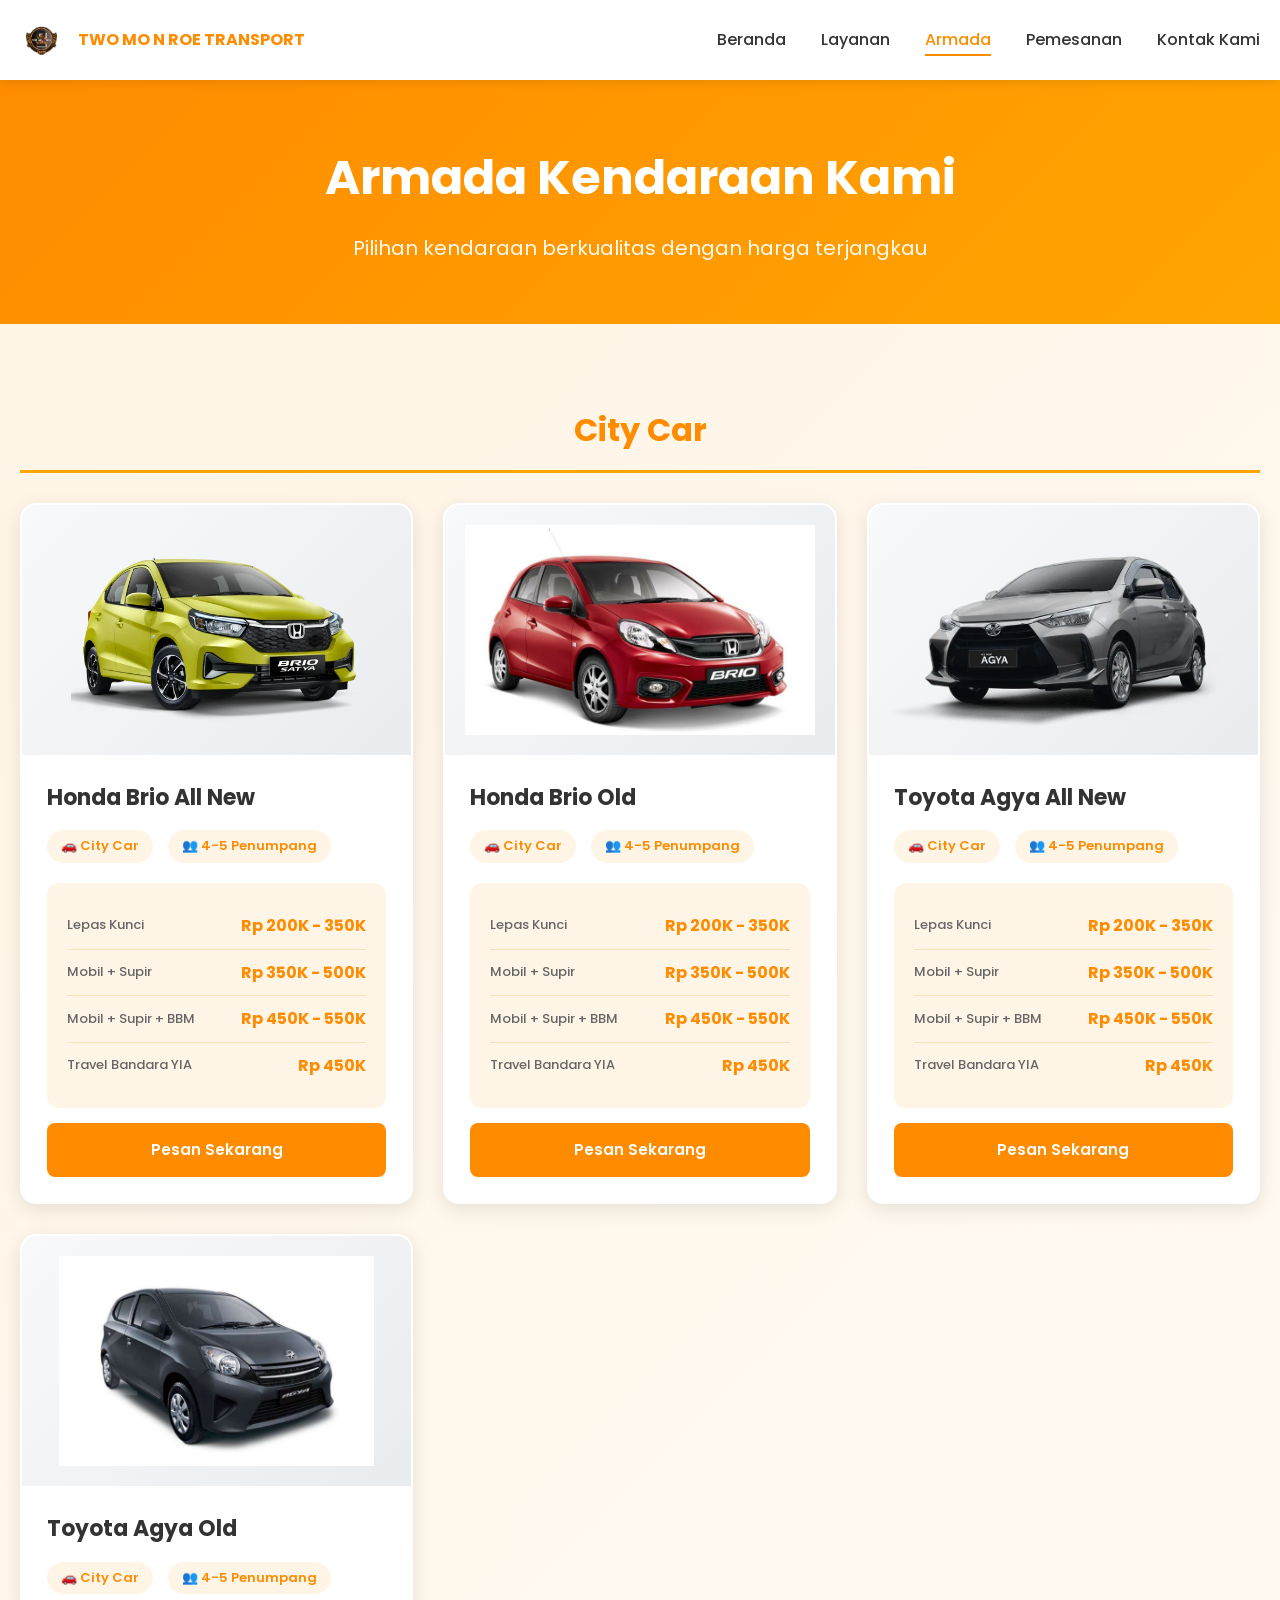
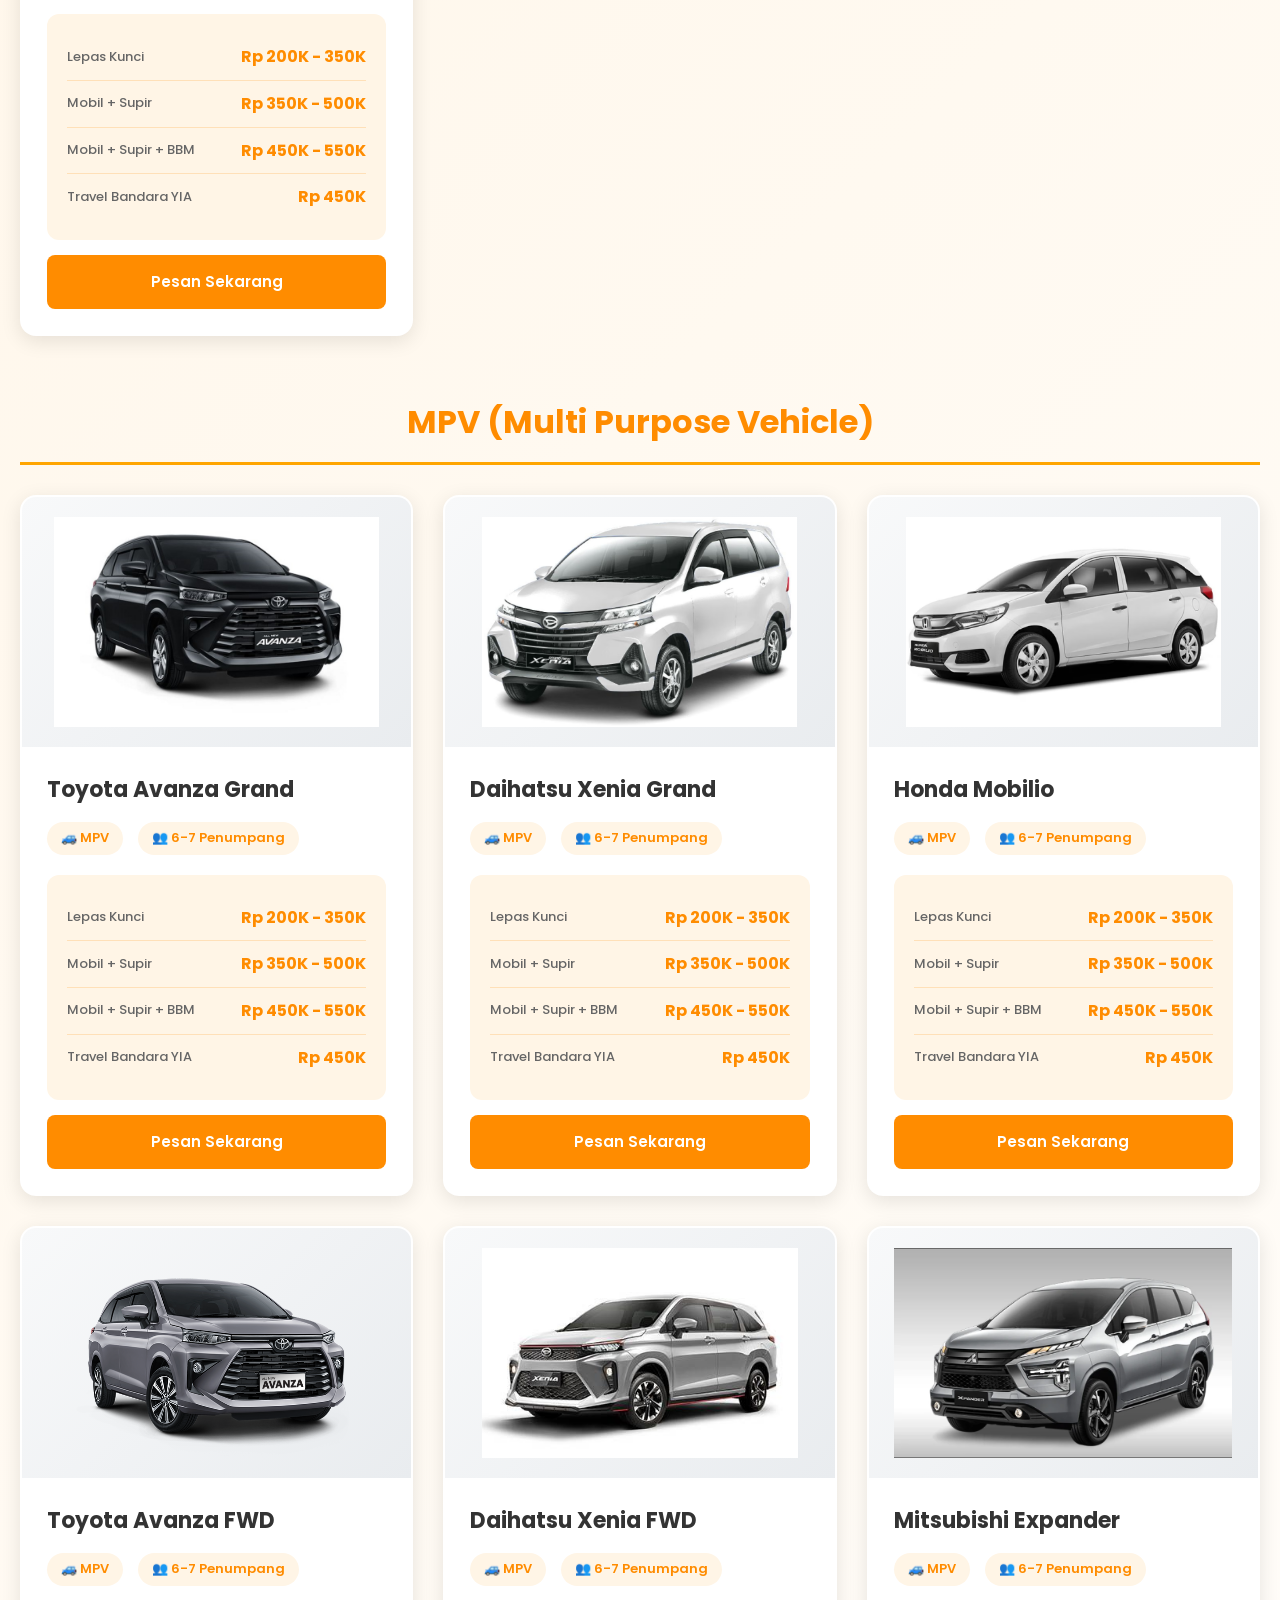
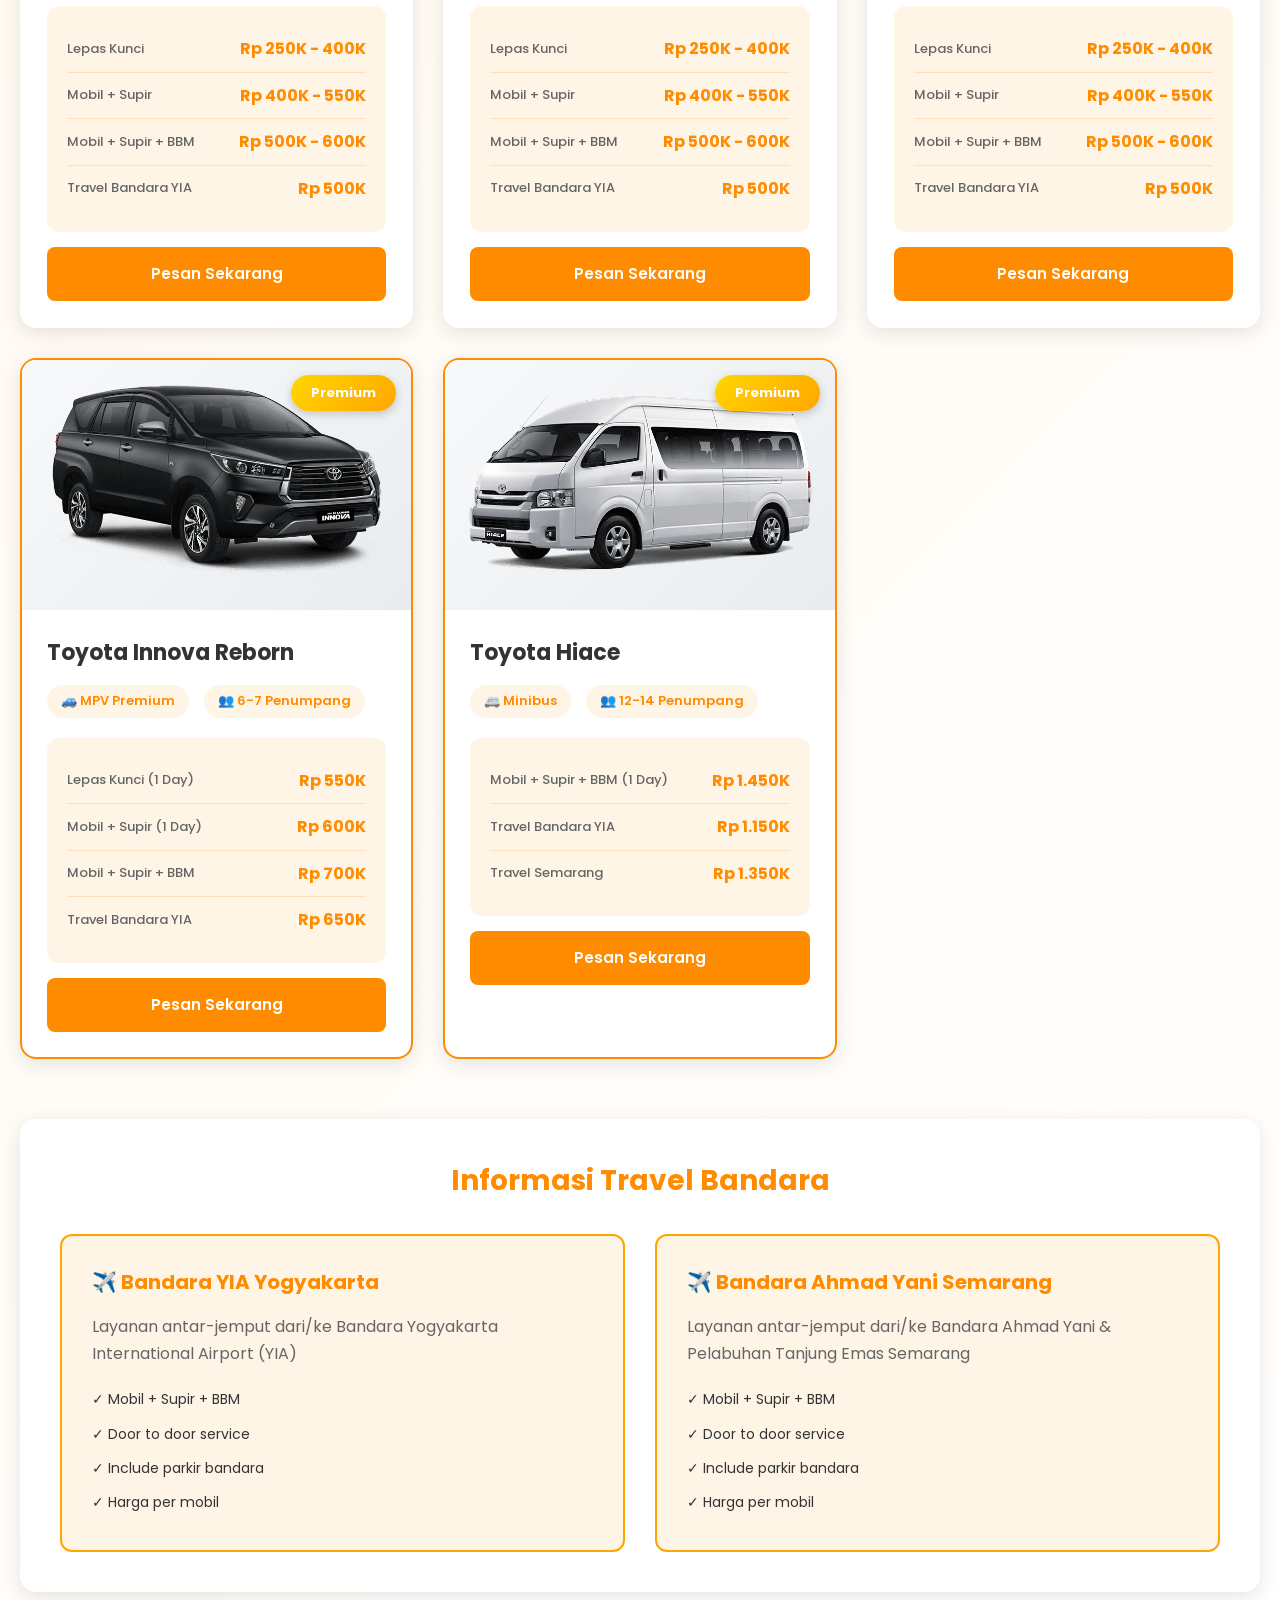
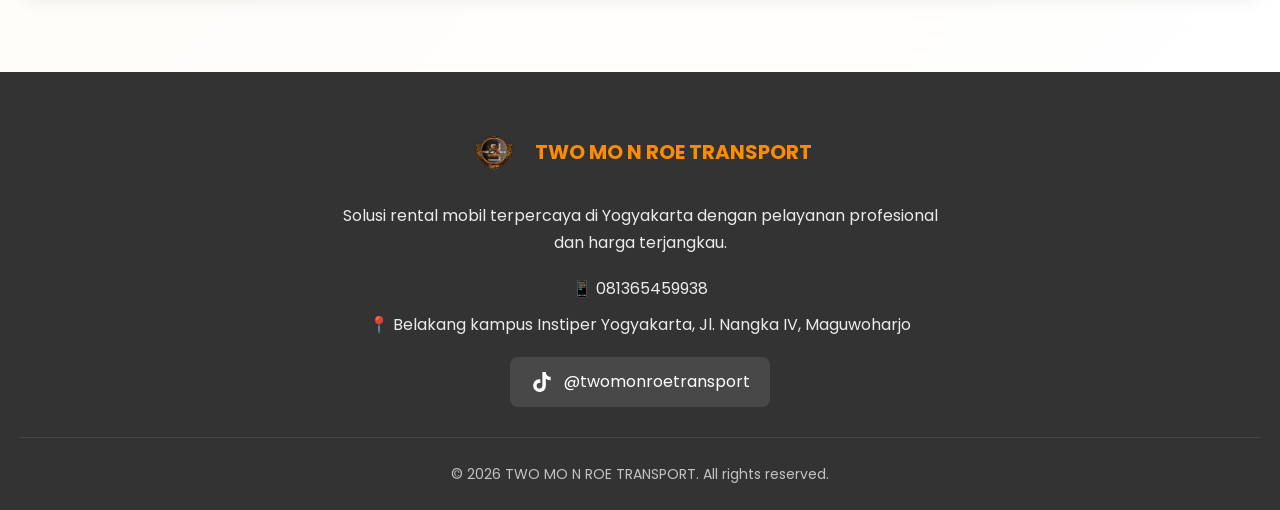
==== commit de647fcd: "fix: 2025 to 2026" ====
--- a/armada.html
+++ b/armada.html
@@ -506,7 +506,7 @@
                 </div>
             </div>
             <div class="footer-bottom">
-                <p>&copy; 2025 TWO MO N ROE TRANSPORT. All rights reserved.</p>
+                <p>&copy; 2026 TWO MO N ROE TRANSPORT. All rights reserved.</p>
             </div>
         </div>
     </footer>
--- a/style.css
+++ b/style.css
@@ -257,7 +257,7 @@
     background: var(--primary-orange);
     color: white;
     width: 100%;
-    margin-top: 15px;
+    margin-top: auto;
 }
 
 .btn-secondary:hover {
@@ -267,7 +267,7 @@
 }
 
 .btn-outline {
-    background: transparent;
+    background:#FF8C00;
     color: white;
     border: 2px solid white;
 }
@@ -366,6 +366,9 @@
     background: white;
     border-radius: 16px;
     padding: 40px 30px;
+    display: flex;
+    flex-direction: column;
+    height: 100%;
     box-shadow: 0 5px 20px var(--shadow);
     transition: all 0.3s ease;
     position: relative;
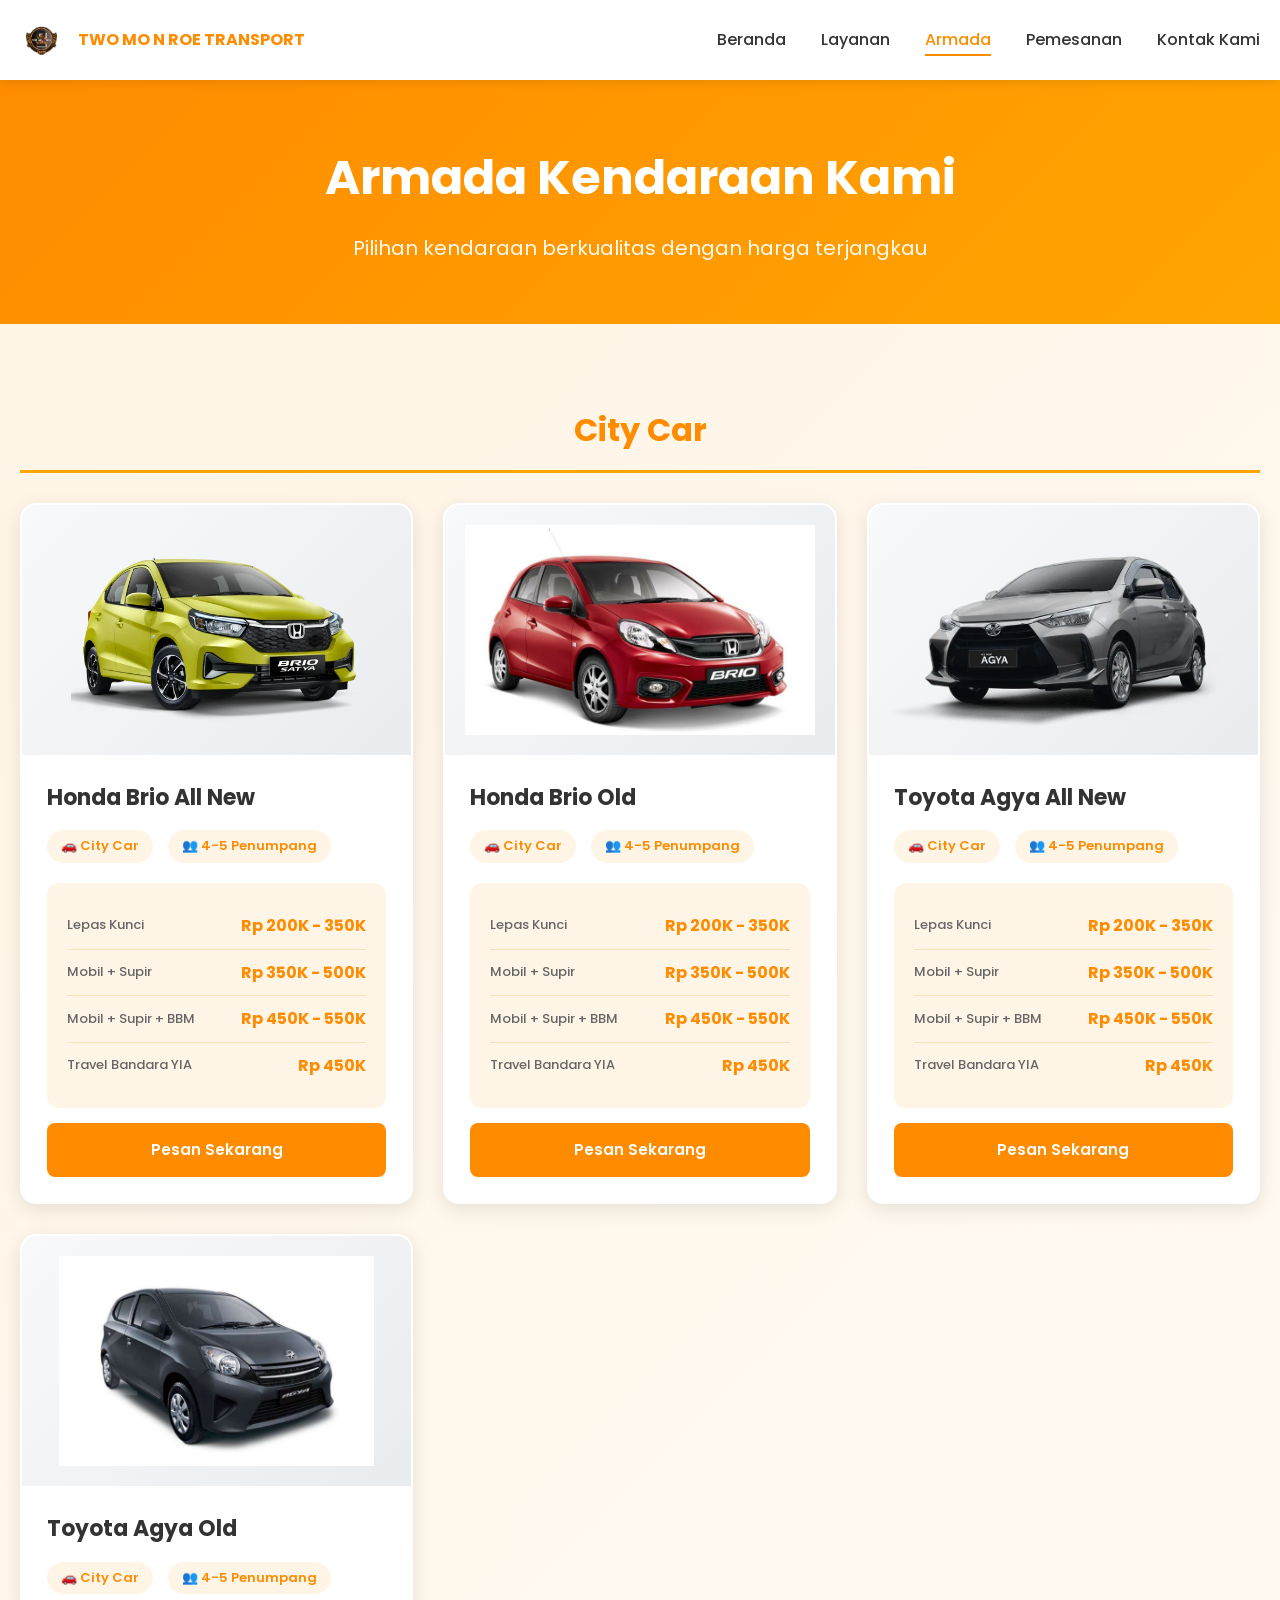
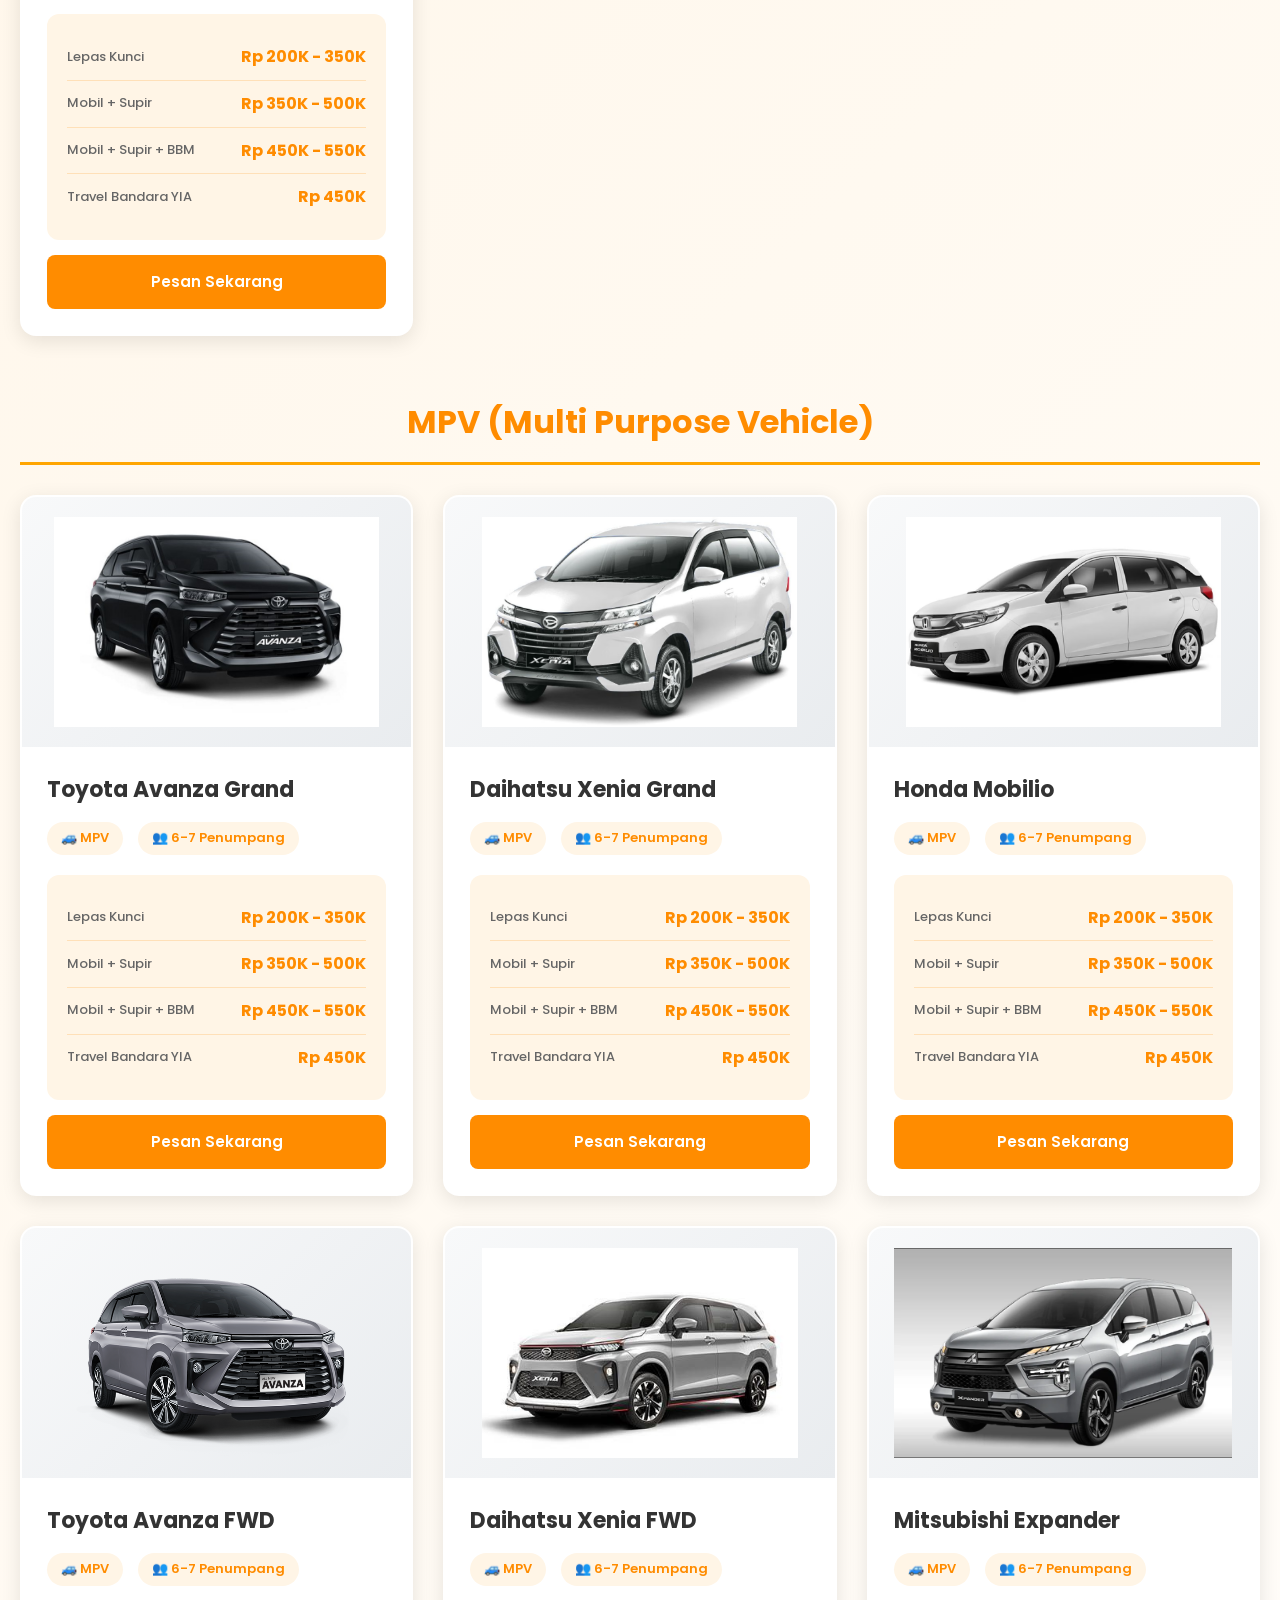
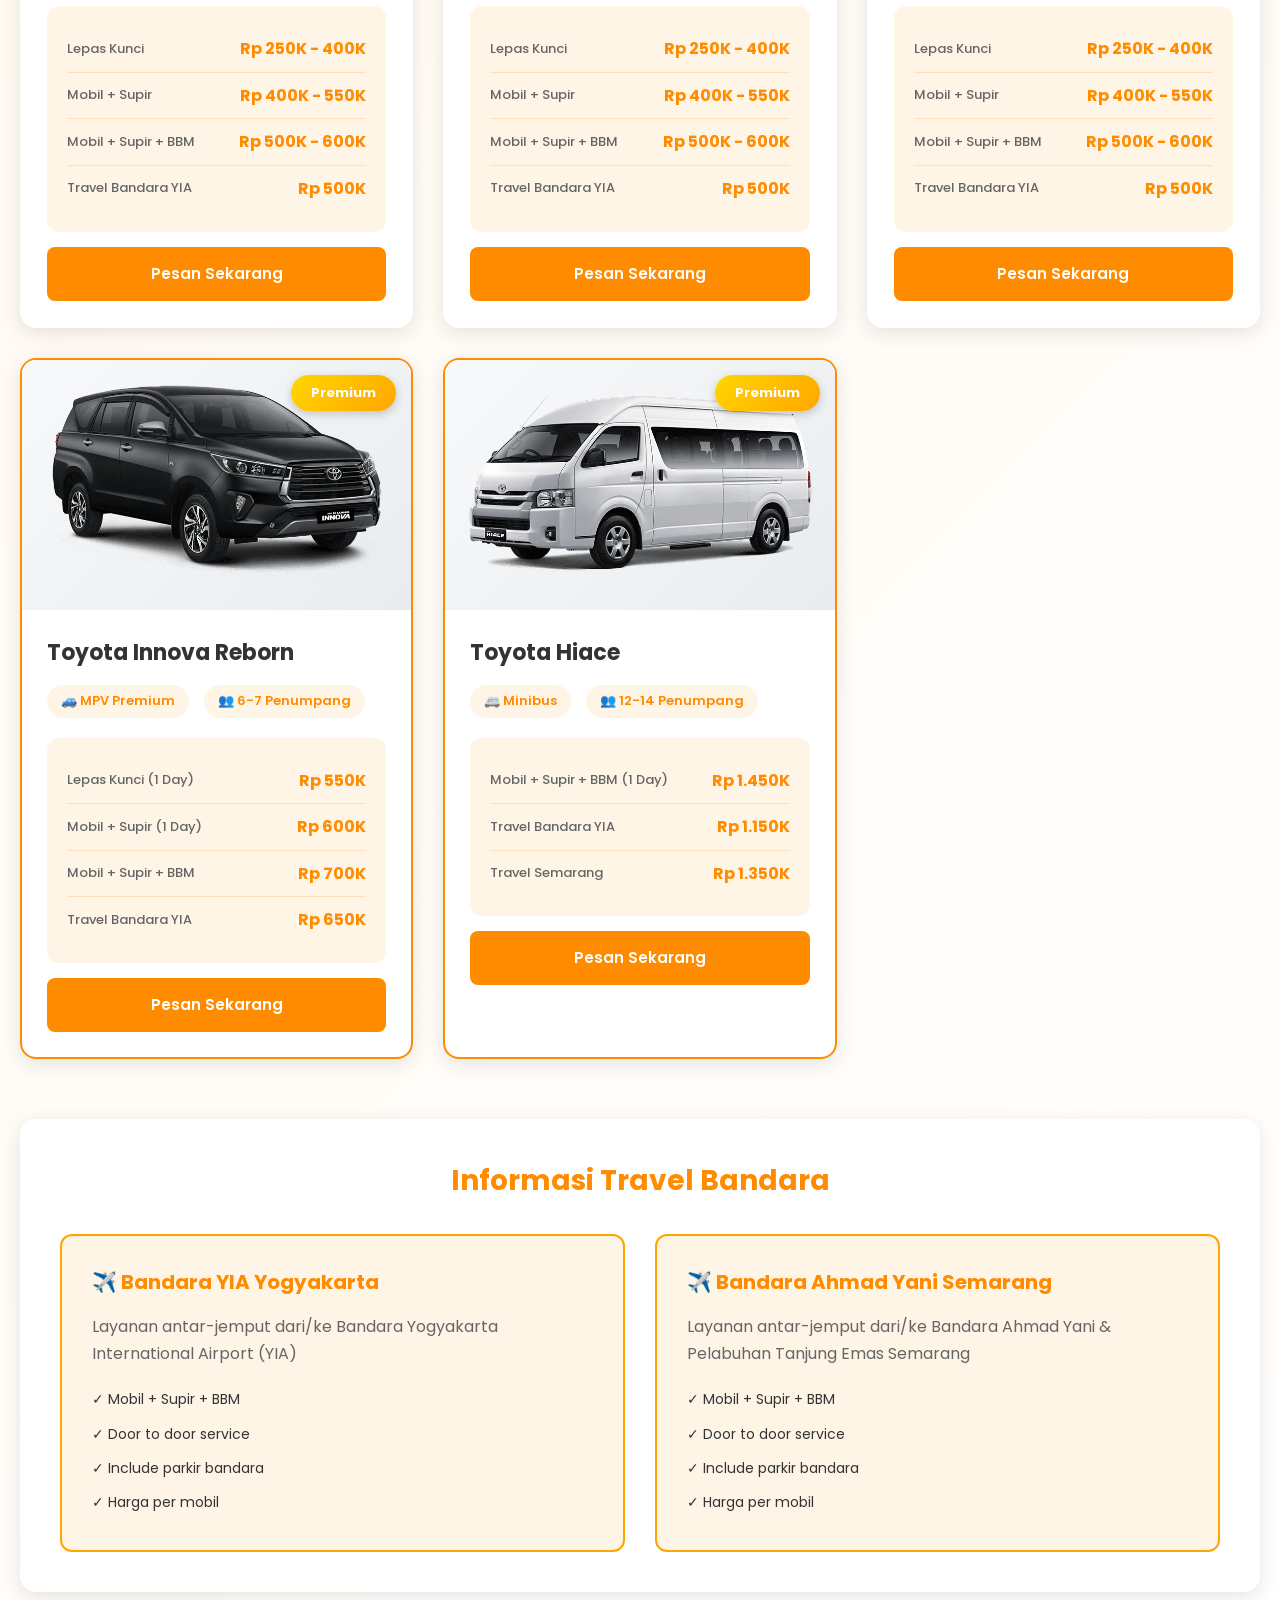
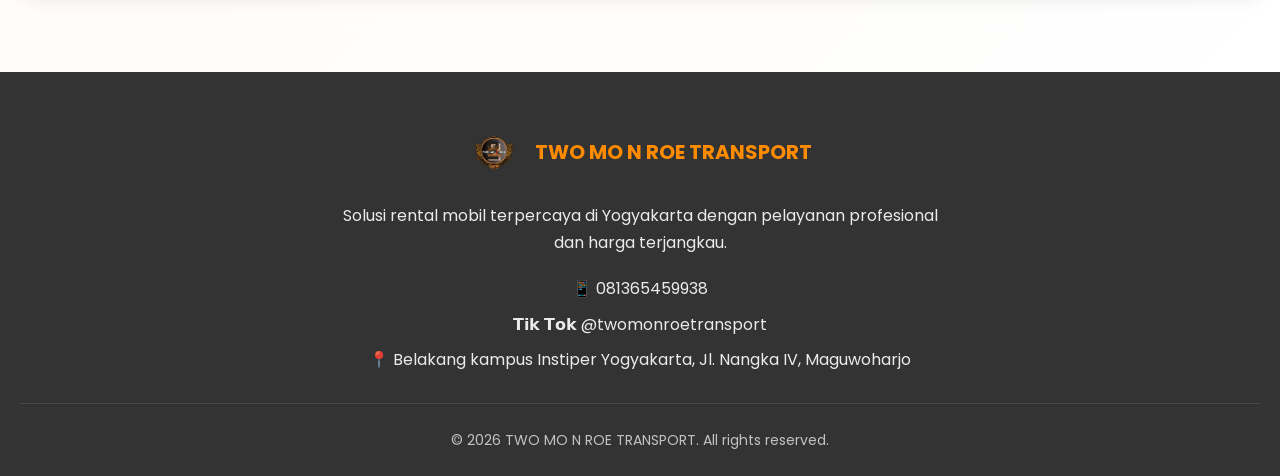
==== commit f61d5f1f: "fix: no button" ====
--- a/armada.html
+++ b/armada.html
@@ -494,15 +494,8 @@
                 <p class="footer-text">Solusi rental mobil terpercaya di Yogyakarta dengan pelayanan profesional dan harga terjangkau.</p>
                 <div class="footer-contact">
                     <p>📱 081365459938</p>
+                     <p>𝗧𝗶𝗸 𝗧𝗼𝗸 @twomonroetransport</p>
                     <p>📍 Belakang kampus Instiper Yogyakarta, Jl. Nangka IV, Maguwoharjo</p>
-                </div>
-                <div class="social-links">
-                    <a href="https://www.tiktok.com/@twomonroetransport" target="_blank" class="social-link">
-                        <svg width="24" height="24" viewBox="0 0 24 24" fill="currentColor">
-                            <path d="M19.59 6.69a4.83 4.83 0 0 1-3.77-4.25V2h-3.45v13.67a2.89 2.89 0 0 1-5.2 1.74 2.89 2.89 0 0 1 2.31-4.64 2.93 2.93 0 0 1 .88.13V9.4a6.84 6.84 0 0 0-1-.05A6.33 6.33 0 0 0 5 20.1a6.34 6.34 0 0 0 10.86-4.43v-7a8.16 8.16 0 0 0 4.77 1.52v-3.4a4.85 4.85 0 0 1-1-.1z"/>
-                        </svg>
-                        @twomonroetransport
-                    </a>
                 </div>
             </div>
             <div class="footer-bottom">
